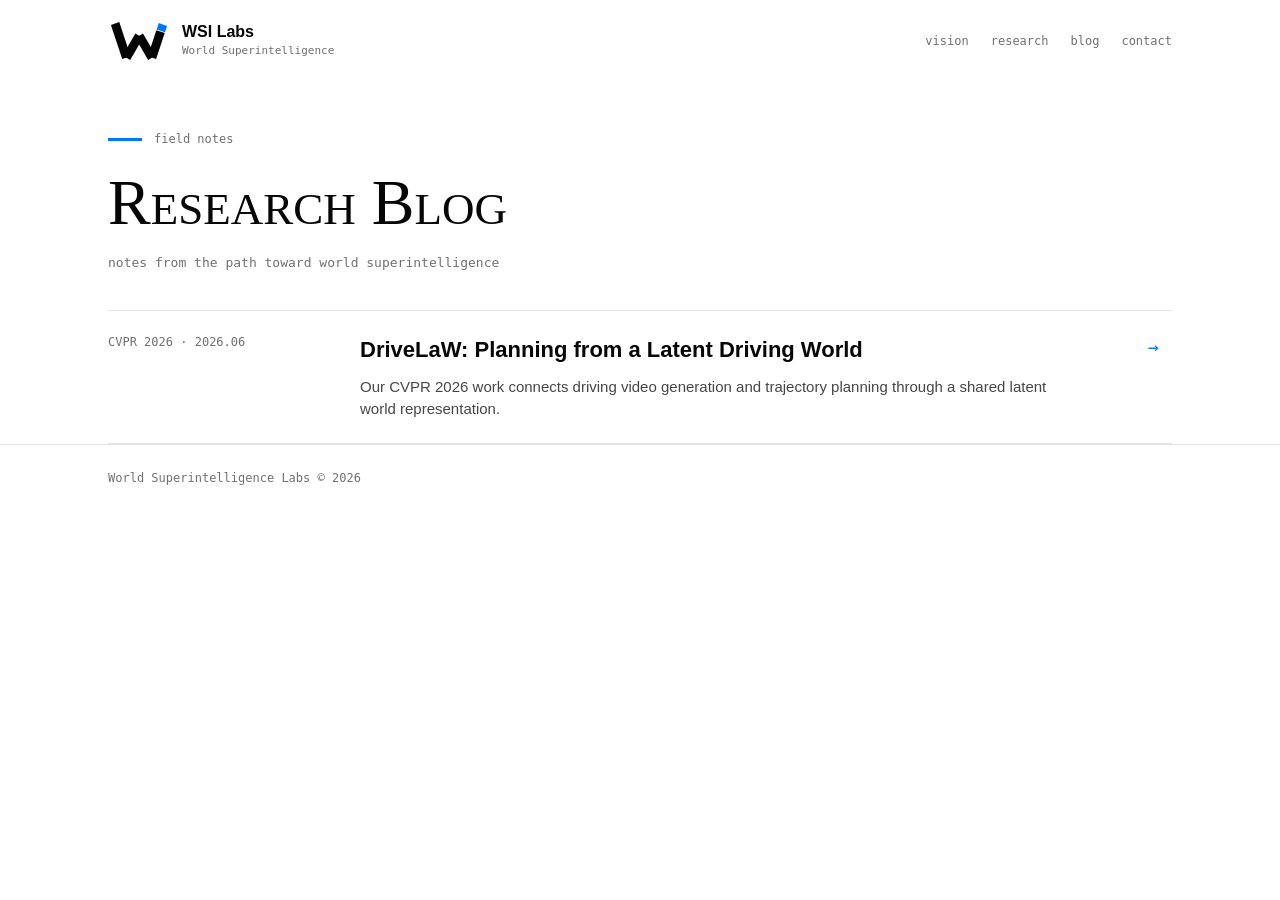
==== blog/index.html @ cc80fe43 "Update logo, layout and styles" ====
<!doctype html>
<html lang="en">
  <head>
    <meta charset="utf-8">
    <meta name="viewport" content="width=device-width, initial-scale=1">
    <meta name="description" content="Research notes and updates from WSI Labs.">
    <title>Research Blog | WSI Labs</title>
    <link rel="icon" href="../assets/wsi-mark.svg" type="image/svg+xml">
    <link rel="stylesheet" href="../styles.css">
  </head>
  <body>
    <header class="site-header">
      <div class="site-shell">
        <a class="brand" href="../" aria-label="WSI Labs home">
          <img class="brand-mark" src="../assets/wsi-mark.svg" alt="" width="62" height="44">
          <span class="brand-copy">
            <span class="brand-name">WSI Labs</span>
            <span class="brand-subtitle">World Superintelligence</span>
          </span>
        </a>
        <nav class="nav" aria-label="Primary navigation">
          <a href="../#vision">vision</a>
          <a href="../#research">research</a>
          <a href="./">blog</a>
          <a href="../#contact">contact</a>
        </nav>
      </div>
    </header>

    <main class="site-shell page-main">
      <section class="page-hero">
        <p class="eyebrow">field notes</p>
        <h1 class="page-title">Research Blog</h1>
        <p class="slogan">notes from the path toward world superintelligence</p>
      </section>

      <div class="post-list">
        <a class="post-link" href="drivelaw-latent-driving-world.html">
          <span class="post-meta">CVPR 2026 · 2026.06</span>
          <div>
            <h3>DriveLaW: Planning from a Latent Driving World</h3>
            <p>Our CVPR 2026 work connects driving video generation and trajectory planning through a shared latent world representation.</p>
          </div>
          <span class="post-arrow" aria-hidden="true">→</span>
        </a>
      </div>
    </main>

    <footer class="site-footer">
      <div class="site-shell">World Superintelligence Labs © 2026</div>
    </footer>
  </body>
</html>
---- styles.css ----
:root {
  --paper: #ffffff;
  --ink: #060606;
  --muted: #707070;
  --line: #e4e4e4;
  --blue: #0077ff;
  --blue-soft: #edf5ff;
  --max: 1120px;
  --serif: Georgia, "Times New Roman", Times, serif;
  --sans: Inter, ui-sans-serif, -apple-system, BlinkMacSystemFont, "Segoe UI", Roboto, Arial, sans-serif;
  --mono: ui-monospace, SFMono-Regular, Menlo, Monaco, Consolas, monospace;
}

* {
  box-sizing: border-box;
}

html {
  scroll-behavior: smooth;
  -webkit-font-smoothing: antialiased;
  -moz-osx-font-smoothing: grayscale;
}

body {
  margin: 0;
  background: var(--paper);
  color: var(--ink);
  font-family: var(--sans);
  font-size: 16px;
  line-height: 1.55;
}

::selection {
  background: #d8eaff;
}

a {
  color: inherit;
  text-decoration: none;
}

a:hover {
  color: var(--blue);
}

.site-shell {
  max-width: var(--max);
  margin: 0 auto;
  padding: 0 28px;
}

.site-header .site-shell {
  display: flex;
  align-items: center;
  justify-content: space-between;
  gap: 24px;
  min-height: 82px;
}

.brand {
  display: flex;
  align-items: center;
  gap: 12px;
}

.brand:hover {
  color: var(--ink);
}

.brand-mark {
  width: 62px;
  height: 44px;
  flex: 0 0 auto;
  object-fit: contain;
}

.brand-copy {
  display: flex;
  flex-direction: column;
}

.brand-name {
  font-size: 16px;
  font-weight: 780;
  line-height: 1.05;
  letter-spacing: 0;
}

.brand-subtitle {
  margin-top: 3px;
  color: var(--muted);
  font-family: var(--mono);
  font-size: 11px;
  line-height: 1.25;
  letter-spacing: 0;
}

.nav {
  display: flex;
  align-items: center;
  gap: 22px;
  color: var(--muted);
  font-family: var(--mono);
  font-size: 12px;
}

.hero {
  padding-top: 56px;
  padding-bottom: 50px;
}

.eyebrow,
.post-meta,
.research-kicker,
.info-value,
.slogan,
.paper-links,
.post-note,
.back-link {
  font-family: var(--mono);
}

.eyebrow {
  display: inline-flex;
  align-items: center;
  gap: 12px;
  margin: 0 0 20px;
  color: var(--muted);
  font-size: 12px;
}

.eyebrow::before {
  content: "";
  width: 34px;
  height: 3px;
  background: var(--blue);
}

.hero h1,
.page-title {
  margin: 0;
  font-family: var(--serif);
  font-size: clamp(46px, 6.6vw, 86px);
  font-weight: 400;
  line-height: 1.06;
  font-variant: small-caps;
  letter-spacing: 0;
}

.slogan {
  display: inline-block;
  margin: 22px 0 0;
  padding-left: 0;
  border-left: 0;
  color: var(--muted);
  font-size: 20px;
  line-height: 1.6;
}

.quick-info {
  display: grid;
  grid-template-columns: repeat(3, 1fr);
  gap: 36px;
  padding: 22px 0;
  border-top: 1px solid var(--line);
  border-bottom: 1px solid var(--line);
}

.info-label {
  margin: 0 0 8px;
  color: var(--ink);
  font-size: 13px;
  font-weight: 760;
}

.info-value {
  margin: 0;
  color: var(--muted);
  font-size: 12px;
  line-height: 1.55;
}

.manifesto {
  display: grid;
  grid-template-columns: 210px 1fr;
  gap: 42px;
  padding-top: 34px;
  padding-bottom: 30px;
  border-bottom: 1px solid var(--line);
}

.manifesto h2,
.section h2 {
  margin: 0;
  font-size: 13px;
  font-weight: 780;
}

.manifesto h2::after,
.section h2::after {
  content: "";
  display: block;
  width: 22px;
  height: 3px;
  margin-top: 12px;
  background: var(--blue);
}

.manifesto p {
  max-width: 760px;
  margin: 0;
  color: var(--ink);
  font-size: clamp(20px, 2.2vw, 28px);
  font-weight: 620;
  line-height: 1.35;
}

.copy {
  display: grid;
  grid-template-columns: 210px 1fr;
  gap: 42px;
  padding-top: 34px;
  padding-bottom: 28px;
}

.copy::before {
  content: "thesis";
  color: var(--muted);
  font-family: var(--mono);
  font-size: 12px;
}

.copy-text {
  max-width: 760px;
}

.copy-text p,
.post-body p {
  margin: 0 0 16px;
  color: #282828;
  font-size: 16px;
  line-height: 1.62;
}

.copy-text .lead {
  color: var(--ink);
  font-size: 18px;
  font-weight: 720;
}

.section {
  padding-top: 42px;
}

.section-header {
  display: grid;
  grid-template-columns: 210px 1fr;
  gap: 42px;
  align-items: start;
  padding-top: 24px;
  padding-bottom: 20px;
  border-top: 1px solid var(--line);
}

.section-intro {
  max-width: 760px;
  margin: 0;
  color: #282828;
  font-size: 18px;
  line-height: 1.5;
}

.research-list {
  border-top: 1px solid var(--line);
}

.research-item {
  display: grid;
  grid-template-columns: 210px 1fr;
  gap: 42px;
  padding: 22px 0;
  border-bottom: 1px solid var(--line);
}

.research-kicker {
  color: var(--blue);
  font-size: 12px;
}

.research-item h3 {
  margin: 0 0 8px;
  font-size: 22px;
  font-weight: 760;
}

.research-item p {
  max-width: 700px;
  margin: 0;
  color: #464646;
  font-size: 15px;
  line-height: 1.55;
}

.post-list {
  border-top: 1px solid var(--line);
}

.post-link {
  display: grid;
  grid-template-columns: 210px 1fr 24px;
  gap: 42px;
  align-items: start;
  padding: 22px 0;
  border-bottom: 1px solid var(--line);
}

.post-link:hover {
  color: var(--ink);
}

.post-link:hover h3 {
  color: var(--blue);
}

.post-meta {
  color: var(--muted);
  font-size: 12px;
  line-height: 1.5;
}

.post-link h3 {
  margin: 0 0 8px;
  font-size: 22px;
  font-weight: 760;
}

.post-link p {
  max-width: 720px;
  margin: 0;
  color: #464646;
  font-size: 15px;
  line-height: 1.5;
}

.post-arrow {
  color: var(--blue);
  font-family: var(--mono);
  font-size: 18px;
}

.closing {
  display: grid;
  grid-template-columns: 210px 1fr;
  gap: 42px;
  padding-top: 36px;
  padding-bottom: 46px;
}

.closing::before {
  content: "contact";
  color: var(--muted);
  font-family: var(--mono);
  font-size: 12px;
}

.closing p {
  max-width: 740px;
  margin: 0 0 16px;
  color: #282828;
  font-size: 16px;
  line-height: 1.6;
}

.link-row {
  display: flex;
  flex-wrap: wrap;
  gap: 12px;
  color: var(--muted);
  font-family: var(--mono);
  font-size: 12px;
}

.site-footer {
  border-top: 1px solid var(--line);
  padding: 24px 0 36px;
  color: var(--muted);
  font-family: var(--mono);
  font-size: 12px;
}

.page-main {
  padding-top: 42px;
}

.page-hero {
  padding-bottom: 36px;
}

.page-hero .page-title {
  font-size: clamp(38px, 5vw, 64px);
}

.page-hero .slogan {
  margin-top: 16px;
  font-size: 13px;
}

.post-note {
  margin: 0 0 22px;
  color: var(--muted);
  font-size: 12px;
  line-height: 1.55;
}

.back-link {
  color: var(--muted);
  font-size: 12px;
}

.post-body {
  max-width: 900px;
  padding-bottom: 40px;
}

.post-body h2 {
  margin: 34px 0 12px;
  color: var(--ink);
  font-size: 24px;
  font-weight: 780;
  line-height: 1.2;
}

.post-figure {
  margin: 0 0 24px;
}

.post-figure img {
  display: block;
  width: 100%;
  height: auto;
  border: 1px solid var(--line);
}

.post-figure figcaption {
  margin-top: 8px;
  color: var(--muted);
  font-family: var(--mono);
  font-size: 12px;
  line-height: 1.45;
}

.paper-links {
  display: flex;
  flex-wrap: wrap;
  gap: 12px;
  margin: 24px 0 0;
  color: var(--muted);
  font-size: 12px;
}

@media (max-width: 820px) {
  .site-header .site-shell {
    min-height: 72px;
  }

  .nav {
    display: none;
  }

  .hero {
    padding-top: 42px;
  }

  .quick-info,
  .manifesto,
  .copy,
  .section-header,
  .research-item,
  .post-link,
  .closing {
    grid-template-columns: 1fr;
    gap: 16px;
  }

  .copy::before,
  .closing::before {
    display: none;
  }
}

@media (max-width: 560px) {
  .site-shell {
    padding: 0 20px;
  }

  .brand-mark {
    width: 52px;
    height: 37px;
  }

  .brand-subtitle {
    display: none;
  }

  .hero h1,
  .page-title {
    font-size: 38px;
  }

  .manifesto p {
    font-size: 20px;
  }
}
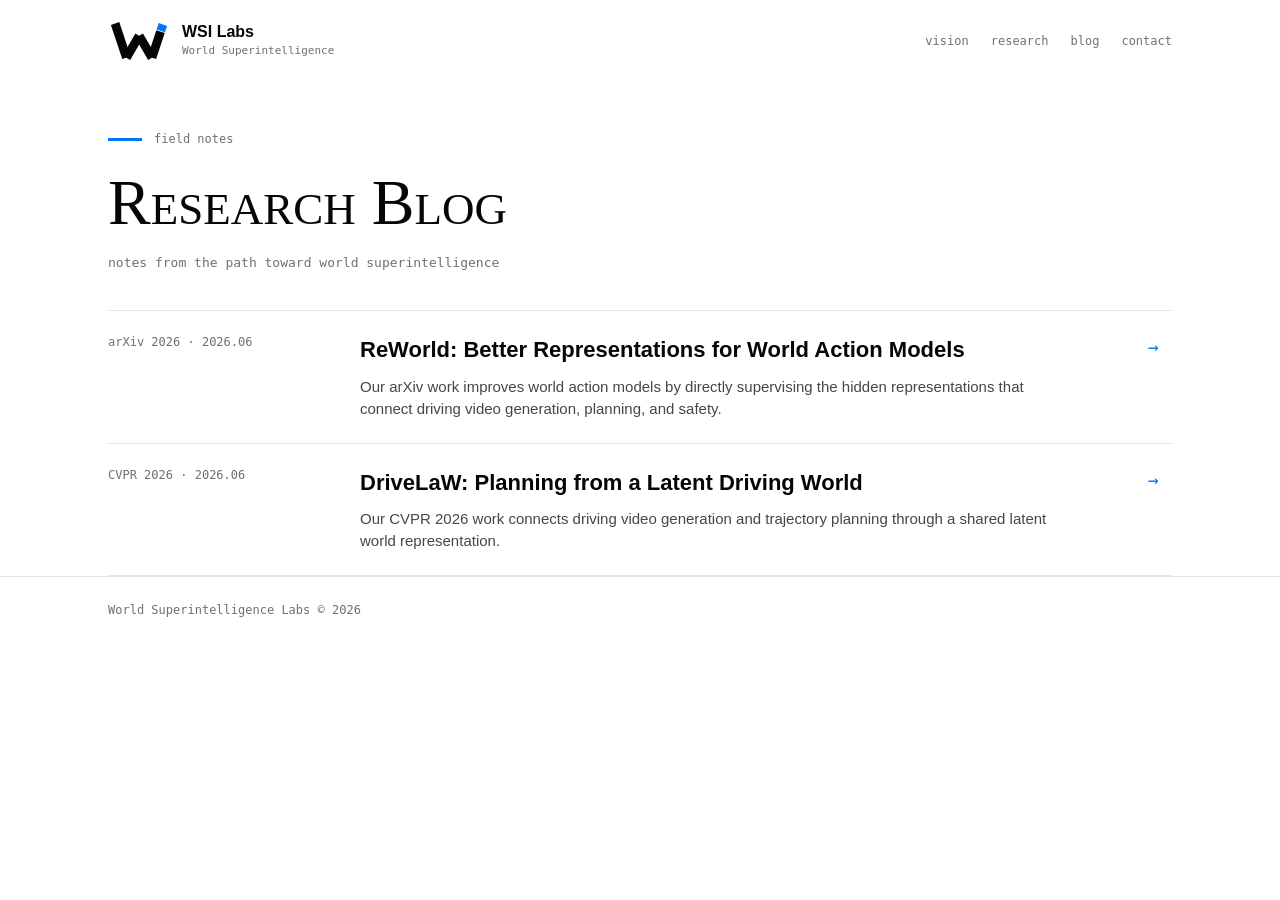
==== commit 4a5d5909: "Update site content and assets" ====
--- a/blog/index.html
+++ b/blog/index.html
@@ -3,10 +3,43 @@
   <head>
     <meta charset="utf-8">
     <meta name="viewport" content="width=device-width, initial-scale=1">
-    <meta name="description" content="Research notes and updates from WSI Labs.">
+    <meta name="description" content="Research notes and updates from WSI Labs, World Superintelligence Labs, on world models, physical AI, embodied planning, and intelligent driving.">
+    <link rel="canonical" href="https://wsilabs.xyz/blog/">
+    <meta property="og:type" content="website">
+    <meta property="og:site_name" content="WSI Labs">
+    <meta property="og:title" content="Research Blog | WSI Labs">
+    <meta property="og:description" content="Research notes from World Superintelligence Labs on world models, physical AI, embodied planning, and intelligent driving.">
+    <meta property="og:url" content="https://wsilabs.xyz/blog/">
+    <meta property="og:image" content="https://wsilabs.xyz/assets/wsi-mark.svg">
+    <meta name="twitter:card" content="summary">
+    <meta name="twitter:title" content="Research Blog | WSI Labs">
+    <meta name="twitter:description" content="Research notes from World Superintelligence Labs on world models and physical AI.">
     <title>Research Blog | WSI Labs</title>
     <link rel="icon" href="../assets/wsi-mark.svg" type="image/svg+xml">
     <link rel="stylesheet" href="../styles.css">
+    <script type="application/ld+json">
+      {
+        "@context": "https://schema.org",
+        "@type": "CollectionPage",
+        "@id": "https://wsilabs.xyz/blog/#webpage",
+        "name": "Research Blog | WSI Labs",
+        "url": "https://wsilabs.xyz/blog/",
+        "description": "Research notes from World Superintelligence Labs on world models, physical AI, embodied planning, and intelligent driving.",
+        "isPartOf": {
+          "@id": "https://wsilabs.xyz/#website"
+        },
+        "publisher": {
+          "@type": "Organization",
+          "name": "World Superintelligence Labs",
+          "alternateName": "WSI Labs",
+          "url": "https://wsilabs.xyz/",
+          "logo": {
+            "@type": "ImageObject",
+            "url": "https://wsilabs.xyz/assets/wsi-mark.svg"
+          }
+        }
+      }
+    </script>
   </head>
   <body>
     <header class="site-header">
@@ -35,6 +68,14 @@
       </section>
 
       <div class="post-list">
+        <a class="post-link" href="reworld-world-action-models.html">
+          <span class="post-meta">arXiv 2026 · 2026.06</span>
+          <div>
+            <h3>ReWorld: Better Representations for World Action Models</h3>
+            <p>Our arXiv work improves world action models by directly supervising the hidden representations that connect driving video generation, planning, and safety.</p>
+          </div>
+          <span class="post-arrow" aria-hidden="true">→</span>
+        </a>
         <a class="post-link" href="drivelaw-latent-driving-world.html">
           <span class="post-meta">CVPR 2026 · 2026.06</span>
           <div>
--- a/styles.css
+++ b/styles.css
@@ -157,6 +157,14 @@
   line-height: 1.6;
 }
 
+.seo-summary {
+  max-width: 680px;
+  margin: 18px 0 0;
+  color: var(--muted);
+  font-size: 15px;
+  line-height: 1.55;
+}
+
 .quick-info {
   display: grid;
   grid-template-columns: repeat(3, 1fr);
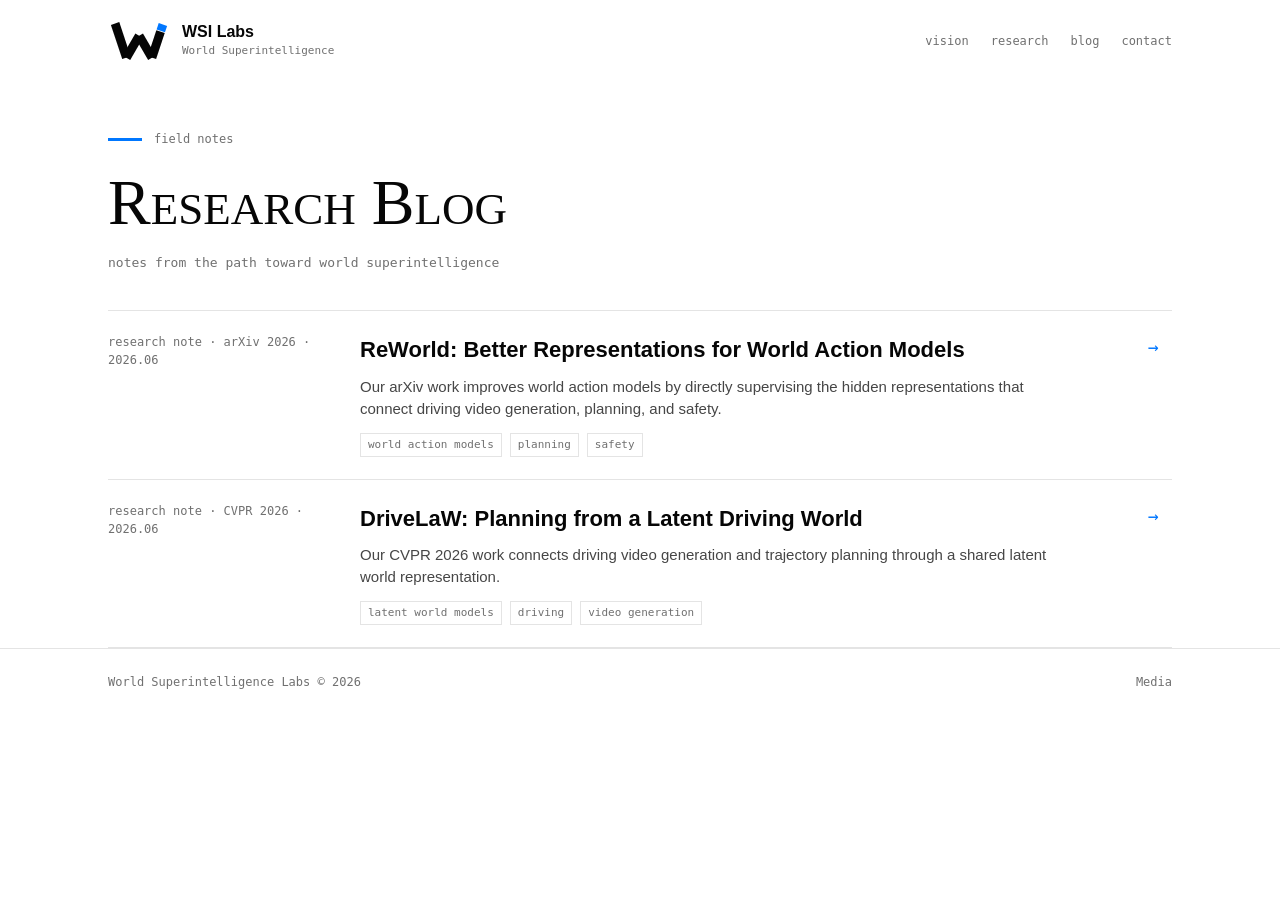
==== commit 17c3e37c: "Refine WSI homepage and media assets" ====
--- a/blog/index.html
+++ b/blog/index.html
@@ -10,10 +10,13 @@
     <meta property="og:title" content="Research Blog | WSI Labs">
     <meta property="og:description" content="Research notes from World Superintelligence Labs on world models, physical AI, embodied planning, and intelligent driving.">
     <meta property="og:url" content="https://wsilabs.xyz/blog/">
-    <meta property="og:image" content="https://wsilabs.xyz/assets/wsi-mark.svg">
-    <meta name="twitter:card" content="summary">
+    <meta property="og:image" content="https://wsilabs.xyz/assets/wsi-og-image.png">
+    <meta property="og:image:width" content="1200">
+    <meta property="og:image:height" content="630">
+    <meta name="twitter:card" content="summary_large_image">
     <meta name="twitter:title" content="Research Blog | WSI Labs">
     <meta name="twitter:description" content="Research notes from World Superintelligence Labs on world models and physical AI.">
+    <meta name="twitter:image" content="https://wsilabs.xyz/assets/wsi-og-image.png">
     <title>Research Blog | WSI Labs</title>
     <link rel="icon" href="../assets/wsi-mark.svg" type="image/svg+xml">
     <link rel="stylesheet" href="../styles.css">
@@ -69,18 +72,28 @@
 
       <div class="post-list">
         <a class="post-link" href="reworld-world-action-models.html">
-          <span class="post-meta">arXiv 2026 · 2026.06</span>
+          <span class="post-meta">research note · arXiv 2026 · 2026.06</span>
           <div>
             <h3>ReWorld: Better Representations for World Action Models</h3>
             <p>Our arXiv work improves world action models by directly supervising the hidden representations that connect driving video generation, planning, and safety.</p>
+            <div class="post-tags" aria-label="Topics">
+              <span>world action models</span>
+              <span>planning</span>
+              <span>safety</span>
+            </div>
           </div>
           <span class="post-arrow" aria-hidden="true">→</span>
         </a>
         <a class="post-link" href="drivelaw-latent-driving-world.html">
-          <span class="post-meta">CVPR 2026 · 2026.06</span>
+          <span class="post-meta">research note · CVPR 2026 · 2026.06</span>
           <div>
             <h3>DriveLaW: Planning from a Latent Driving World</h3>
             <p>Our CVPR 2026 work connects driving video generation and trajectory planning through a shared latent world representation.</p>
+            <div class="post-tags" aria-label="Topics">
+              <span>latent world models</span>
+              <span>driving</span>
+              <span>video generation</span>
+            </div>
           </div>
           <span class="post-arrow" aria-hidden="true">→</span>
         </a>
@@ -88,7 +101,10 @@
     </main>
 
     <footer class="site-footer">
-      <div class="site-shell">World Superintelligence Labs © 2026</div>
+      <div class="site-shell footer-row">
+        <span>World Superintelligence Labs © 2026</span>
+        <a href="../media.html">Media</a>
+      </div>
     </footer>
   </body>
 </html>
--- a/styles.css
+++ b/styles.css
@@ -113,10 +113,11 @@
 .post-meta,
 .research-kicker,
 .info-value,
-.slogan,
-.paper-links,
-.post-note,
-.back-link {
+  .slogan,
+  .paper-links,
+  .post-note,
+  .back-link,
+  .asset-meta {
   font-family: var(--mono);
 }
 
@@ -350,6 +351,25 @@
   line-height: 1.5;
 }
 
+.post-tags {
+  display: flex;
+  flex-wrap: wrap;
+  gap: 8px;
+  margin-top: 12px;
+}
+
+.post-tags span {
+  display: inline-flex;
+  align-items: center;
+  min-height: 24px;
+  padding: 3px 7px;
+  border: 1px solid var(--line);
+  color: var(--muted);
+  font-family: var(--mono);
+  font-size: 11px;
+  line-height: 1.2;
+}
+
 .post-arrow {
   color: var(--blue);
   font-family: var(--mono);
@@ -396,6 +416,13 @@
   font-size: 12px;
 }
 
+.footer-row {
+  display: flex;
+  align-items: center;
+  justify-content: space-between;
+  gap: 20px;
+}
+
 .page-main {
   padding-top: 42px;
 }
@@ -464,6 +491,46 @@
   margin: 24px 0 0;
   color: var(--muted);
   font-size: 12px;
+}
+
+.asset-list {
+  border-top: 1px solid var(--line);
+  margin-bottom: 46px;
+}
+
+.asset-item {
+  display: grid;
+  grid-template-columns: 210px 1fr;
+  gap: 42px;
+  padding: 22px 0;
+  border-bottom: 1px solid var(--line);
+}
+
+.asset-item:hover {
+  color: var(--ink);
+}
+
+.asset-meta {
+  color: var(--blue);
+  font-size: 12px;
+  line-height: 1.5;
+}
+
+.asset-name {
+  display: block;
+  margin-bottom: 6px;
+  color: var(--ink);
+  font-size: 22px;
+  font-weight: 760;
+  line-height: 1.2;
+}
+
+.asset-note {
+  display: block;
+  max-width: 700px;
+  color: #464646;
+  font-size: 15px;
+  line-height: 1.55;
 }
 
 @media (max-width: 820px) {
@@ -485,6 +552,7 @@
   .section-header,
   .research-item,
   .post-link,
+  .asset-item,
   .closing {
     grid-template-columns: 1fr;
     gap: 16px;
@@ -518,4 +586,9 @@
   .manifesto p {
     font-size: 20px;
   }
-}
+
+  .footer-row {
+    align-items: flex-start;
+    flex-direction: column;
+  }
+}
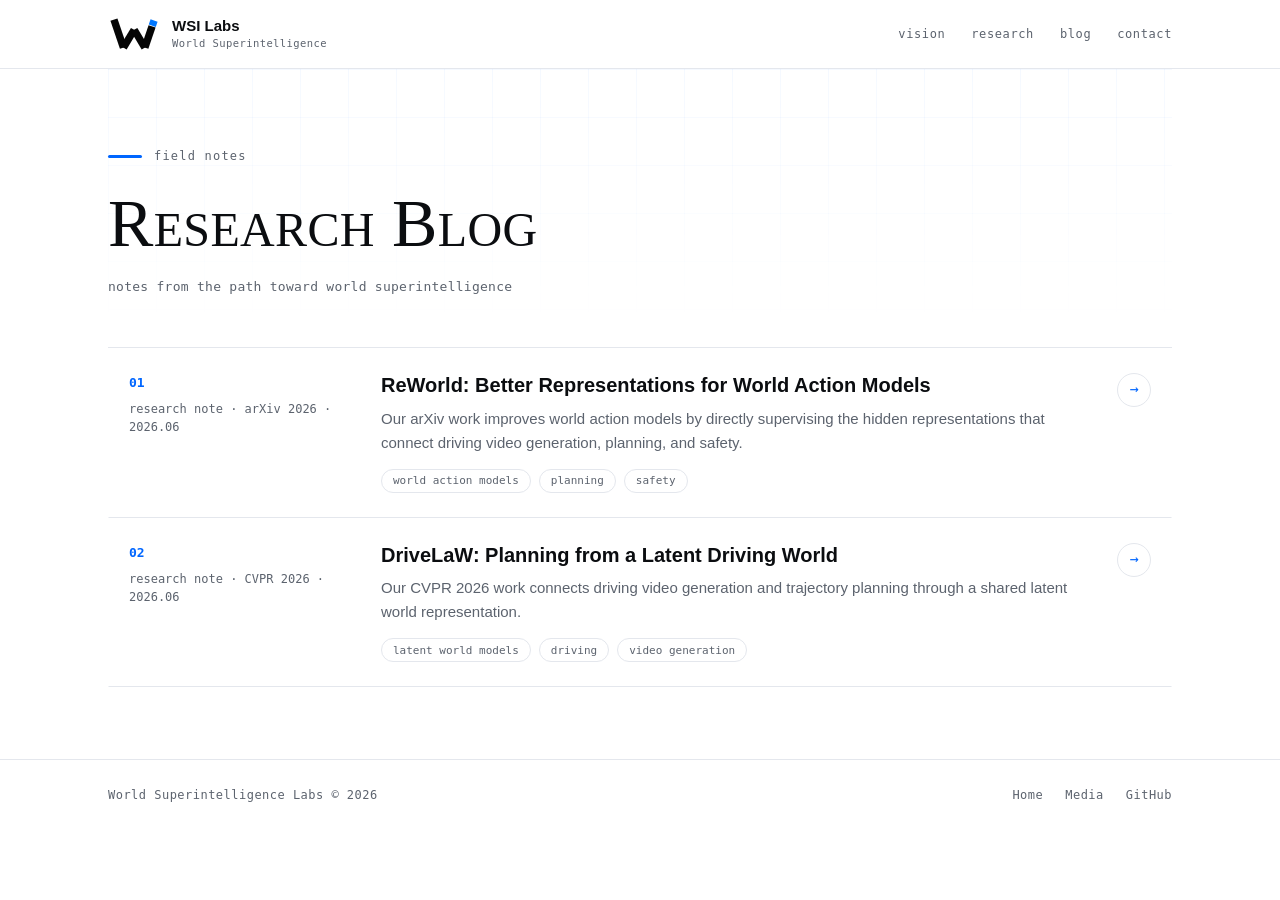
==== commit 5ee425a9: "Refine site UI: restrained light design system, mobile nav, reorganized homepage flow" ====
--- a/blog/index.html
+++ b/blog/index.html
@@ -3,6 +3,7 @@
   <head>
     <meta charset="utf-8">
     <meta name="viewport" content="width=device-width, initial-scale=1">
+    <meta name="theme-color" content="#ffffff">
     <meta name="description" content="Research notes and updates from WSI Labs, World Superintelligence Labs, on world models, physical AI, embodied planning, and intelligent driving.">
     <link rel="canonical" href="https://wsilabs.xyz/blog/">
     <meta property="og:type" content="website">
@@ -54,6 +55,7 @@
             <span class="brand-subtitle">World Superintelligence</span>
           </span>
         </a>
+        <input type="checkbox" class="nav-toggle" aria-label="Toggle navigation menu">
         <nav class="nav" aria-label="Primary navigation">
           <a href="../#vision">vision</a>
           <a href="../#research">research</a>
@@ -103,7 +105,11 @@
     <footer class="site-footer">
       <div class="site-shell footer-row">
         <span>World Superintelligence Labs © 2026</span>
-        <a href="../media.html">Media</a>
+        <nav class="footer-nav" aria-label="Footer navigation">
+          <a href="../">Home</a>
+          <a href="../media.html">Media</a>
+          <a href="https://github.com/wsilabsxyz/wsilabsxyz">GitHub</a>
+        </nav>
       </div>
     </footer>
   </body>
--- a/styles.css
+++ b/styles.css
@@ -1,11 +1,24 @@
+/* WSI Labs — design system
+   Light editorial style: paper background, serif display, mono labels, blue accent.
+   Design intent: premium, elegant, restrained — quiet surfaces, hairline structure,
+   one accent color, motion kept below notice. */
+
 :root {
   --paper: #ffffff;
-  --ink: #060606;
-  --muted: #707070;
-  --line: #e4e4e4;
-  --blue: #0077ff;
-  --blue-soft: #edf5ff;
+  --paper-soft: #f6f8fb;
+  --ink: #0b0d10;
+  --ink-soft: #2c3138;
+  --muted: #5c636e;
+  --line: #e4e7ed;
+  --line-strong: #d6dae2;
+  --blue: #0066ff;
+  --blue-ink: #0052d6;
+  --blue-soft: #eef4ff;
+  --blue-line: #cfe2ff;
+  --radius: 12px;
+  --shadow: 0 1px 2px rgba(11, 13, 16, 0.05), 0 10px 30px rgba(11, 13, 16, 0.06);
   --max: 1120px;
+  --header-h: 68px;
   --serif: Georgia, "Times New Roman", Times, serif;
   --sans: Inter, ui-sans-serif, -apple-system, BlinkMacSystemFont, "Segoe UI", Roboto, Arial, sans-serif;
   --mono: ui-monospace, SFMono-Regular, Menlo, Monaco, Consolas, monospace;
@@ -16,13 +29,17 @@
 }
 
 html {
+  overflow-x: clip;
   scroll-behavior: smooth;
+  scroll-padding-top: calc(var(--header-h) + 20px);
   -webkit-font-smoothing: antialiased;
   -moz-osx-font-smoothing: grayscale;
+  font-feature-settings: "kern" 1, "liga" 1;
 }
 
 body {
   margin: 0;
+  overflow-x: clip;
   background: var(--paper);
   color: var(--ink);
   font-family: var(--sans);
@@ -31,7 +48,7 @@
 }
 
 ::selection {
-  background: #d8eaff;
+  background: #d3e5ff;
 }
 
 a {
@@ -40,13 +57,38 @@
 }
 
 a:hover {
-  color: var(--blue);
+  color: var(--blue-ink);
+}
+
+a:focus-visible,
+.btn:focus-visible,
+.nav-toggle:focus-visible {
+  outline: 2px solid var(--blue);
+  outline-offset: 3px;
+  border-radius: 4px;
+}
+
+img {
+  max-width: 100%;
+  height: auto;
 }
 
 .site-shell {
   max-width: var(--max);
   margin: 0 auto;
   padding: 0 28px;
+}
+
+/* ---------- header ---------- */
+
+.site-header {
+  position: sticky;
+  top: 0;
+  z-index: 60;
+  background: rgba(255, 255, 255, 0.82);
+  -webkit-backdrop-filter: saturate(180%) blur(14px);
+  backdrop-filter: saturate(180%) blur(14px);
+  border-bottom: 1px solid var(--line);
 }
 
 .site-header .site-shell {
@@ -54,22 +96,27 @@
   align-items: center;
   justify-content: space-between;
   gap: 24px;
-  min-height: 82px;
+  min-height: var(--header-h);
 }
 
 .brand {
   display: flex;
   align-items: center;
   gap: 12px;
+  min-width: 0;
 }
 
 .brand:hover {
   color: var(--ink);
 }
 
+.brand:hover .brand-name {
+  color: var(--blue-ink);
+}
+
 .brand-mark {
-  width: 62px;
-  height: 44px;
+  width: 52px;
+  height: 37px;
   flex: 0 0 auto;
   object-fit: contain;
 }
@@ -80,44 +127,107 @@
 }
 
 .brand-name {
-  font-size: 16px;
-  font-weight: 780;
+  font-size: 15px;
+  font-weight: 760;
   line-height: 1.05;
-  letter-spacing: 0;
+  transition: color 160ms ease;
 }
 
 .brand-subtitle {
   margin-top: 3px;
   color: var(--muted);
   font-family: var(--mono);
-  font-size: 11px;
+  font-size: 10.5px;
   line-height: 1.25;
-  letter-spacing: 0;
+  letter-spacing: 0.04em;
 }
 
 .nav {
   display: flex;
   align-items: center;
-  gap: 22px;
+  gap: 26px;
   color: var(--muted);
   font-family: var(--mono);
   font-size: 12px;
-}
-
-.hero {
-  padding-top: 56px;
-  padding-bottom: 50px;
-}
+  letter-spacing: 0.05em;
+}
+
+.nav a {
+  position: relative;
+  padding: 8px 0;
+  transition: color 160ms ease;
+}
+
+.nav a::after {
+  content: "";
+  position: absolute;
+  left: 0;
+  right: 100%;
+  bottom: 2px;
+  height: 2px;
+  border-radius: 2px;
+  background: var(--blue);
+  transition: right 180ms ease;
+}
+
+.nav a:hover {
+  color: var(--ink);
+}
+
+.nav a:hover::after {
+  right: 0;
+}
+
+/* mobile menu: CSS-only checkbox pattern, no JS.
+   The checkbox itself is the hamburger button (native focus + keyboard support). */
+
+.nav-toggle {
+  display: none;
+  position: relative;
+  width: 42px;
+  height: 42px;
+  margin: 0;
+  padding: 0;
+  flex: 0 0 auto;
+  -webkit-appearance: none;
+  appearance: none;
+  cursor: pointer;
+  border: 1px solid var(--line);
+  border-radius: 10px;
+  background: var(--paper);
+}
+
+.nav-toggle::before,
+.nav-toggle::after {
+  content: "";
+  position: absolute;
+  left: 11px;
+  right: 11px;
+  height: 2px;
+  border-radius: 2px;
+  background: var(--ink);
+  transition: transform 200ms ease, top 200ms ease;
+}
+
+.nav-toggle::before {
+  top: 15px;
+}
+
+.nav-toggle::after {
+  top: 24px;
+}
+
+/* ---------- shared mono labels ---------- */
 
 .eyebrow,
 .post-meta,
 .research-kicker,
-.info-value,
-  .slogan,
-  .paper-links,
-  .post-note,
-  .back-link,
-  .asset-meta {
+.slogan,
+.paper-links,
+.post-note,
+.back-link,
+.asset-meta,
+.btn {
   font-family: var(--mono);
 }
 
@@ -125,84 +235,118 @@
   display: inline-flex;
   align-items: center;
   gap: 12px;
-  margin: 0 0 20px;
+  margin: 0 0 22px;
   color: var(--muted);
   font-size: 12px;
+  letter-spacing: 0.1em;
 }
 
 .eyebrow::before {
   content: "";
   width: 34px;
   height: 3px;
+  border-radius: 2px;
   background: var(--blue);
+}
+
+/* ---------- hero ---------- */
+
+.hero {
+  position: relative;
+  padding-top: 96px;
+  padding-bottom: 72px;
+}
+
+/* faint blueprint grid dissolving into the content below */
+.hero::before {
+  content: "";
+  position: absolute;
+  inset: 0;
+  pointer-events: none;
+  background-image:
+    linear-gradient(to right, rgba(0, 102, 255, 0.04) 1px, transparent 1px),
+    linear-gradient(to bottom, rgba(0, 102, 255, 0.04) 1px, transparent 1px);
+  background-size: 48px 48px;
+  -webkit-mask-image: linear-gradient(to bottom, black 0%, transparent 78%);
+  mask-image: linear-gradient(to bottom, black 0%, transparent 78%);
+}
+
+.hero::after {
+  content: "";
+  position: absolute;
+  top: -140px;
+  right: 0;
+  width: min(520px, 100%);
+  height: 400px;
+  pointer-events: none;
+  background: radial-gradient(closest-side, rgba(0, 102, 255, 0.06), transparent);
+}
+
+.hero-copy {
+  position: relative;
+  max-width: 980px;
+}
+
+.hero-copy::after {
+  content: "";
+  display: block;
+  width: min(500px, 100%);
+  height: 1px;
+  margin-top: 38px;
+  background: linear-gradient(90deg, var(--ink) 0 42px, var(--blue) 42px 88px, var(--line) 88px 100%);
 }
 
 .hero h1,
 .page-title {
   margin: 0;
   font-family: var(--serif);
-  font-size: clamp(46px, 6.6vw, 86px);
+  font-size: clamp(44px, 6.4vw, 84px);
   font-weight: 400;
-  line-height: 1.06;
+  line-height: 1.05;
   font-variant: small-caps;
-  letter-spacing: 0;
+  letter-spacing: 0.005em;
+  overflow-wrap: break-word;
+  text-wrap: balance;
 }
 
 .slogan {
   display: inline-block;
   margin: 22px 0 0;
-  padding-left: 0;
-  border-left: 0;
-  color: var(--muted);
-  font-size: 20px;
+  color: var(--muted);
+  font-size: 15px;
   line-height: 1.6;
+  letter-spacing: 0.02em;
 }
 
 .seo-summary {
-  max-width: 680px;
-  margin: 18px 0 0;
-  color: var(--muted);
-  font-size: 15px;
-  line-height: 1.55;
-}
-
-.quick-info {
-  display: grid;
-  grid-template-columns: repeat(3, 1fr);
-  gap: 36px;
-  padding: 22px 0;
-  border-top: 1px solid var(--line);
-  border-bottom: 1px solid var(--line);
-}
-
-.info-label {
-  margin: 0 0 8px;
-  color: var(--ink);
-  font-size: 13px;
-  font-weight: 760;
-}
-
-.info-value {
-  margin: 0;
-  color: var(--muted);
-  font-size: 12px;
-  line-height: 1.55;
-}
+  max-width: 700px;
+  margin: 20px 0 0;
+  color: var(--ink-soft);
+  font-size: 18px;
+  line-height: 1.6;
+  text-wrap: pretty;
+}
+
+/* ---------- manifesto / section headers ---------- */
 
 .manifesto {
   display: grid;
   grid-template-columns: 210px 1fr;
   gap: 42px;
-  padding-top: 34px;
-  padding-bottom: 30px;
-  border-bottom: 1px solid var(--line);
+  padding-top: 64px;
+  padding-bottom: 64px;
+  border-bottom: 1px solid var(--line-strong);
 }
 
 .manifesto h2,
 .section h2 {
   margin: 0;
-  font-size: 13px;
-  font-weight: 780;
+  color: var(--muted);
+  font-family: var(--mono);
+  font-size: 12px;
+  font-weight: 700;
+  letter-spacing: 0.12em;
+  text-transform: uppercase;
 }
 
 .manifesto h2::after,
@@ -210,55 +354,24 @@
   content: "";
   display: block;
   width: 22px;
-  height: 3px;
+  height: 2px;
   margin-top: 12px;
+  border-radius: 2px;
   background: var(--blue);
 }
 
 .manifesto p {
-  max-width: 760px;
+  max-width: 800px;
   margin: 0;
   color: var(--ink);
-  font-size: clamp(20px, 2.2vw, 28px);
-  font-weight: 620;
-  line-height: 1.35;
-}
-
-.copy {
-  display: grid;
-  grid-template-columns: 210px 1fr;
-  gap: 42px;
-  padding-top: 34px;
-  padding-bottom: 28px;
-}
-
-.copy::before {
-  content: "thesis";
-  color: var(--muted);
-  font-family: var(--mono);
-  font-size: 12px;
-}
-
-.copy-text {
-  max-width: 760px;
-}
-
-.copy-text p,
-.post-body p {
-  margin: 0 0 16px;
-  color: #282828;
-  font-size: 16px;
-  line-height: 1.62;
-}
-
-.copy-text .lead {
-  color: var(--ink);
-  font-size: 18px;
-  font-weight: 720;
+  font-family: var(--serif);
+  font-size: clamp(24px, 2.4vw, 32px);
+  line-height: 1.38;
+  text-wrap: balance;
 }
 
 .section {
-  padding-top: 42px;
+  padding-top: 64px;
 }
 
 .section-header {
@@ -266,104 +379,174 @@
   grid-template-columns: 210px 1fr;
   gap: 42px;
   align-items: start;
-  padding-top: 24px;
-  padding-bottom: 20px;
-  border-top: 1px solid var(--line);
+  padding-top: 26px;
+  padding-bottom: 26px;
+  border-top: 1px solid var(--line-strong);
 }
 
 .section-intro {
-  max-width: 760px;
+  max-width: 780px;
   margin: 0;
-  color: #282828;
-  font-size: 18px;
-  line-height: 1.5;
-}
-
-.research-list {
-  border-top: 1px solid var(--line);
-}
-
-.research-item {
+  color: var(--ink-soft);
+  font-size: 17px;
+  line-height: 1.55;
+}
+
+/* ---------- thesis copy ---------- */
+
+.copy {
   display: grid;
   grid-template-columns: 210px 1fr;
   gap: 42px;
-  padding: 22px 0;
-  border-bottom: 1px solid var(--line);
-}
-
-.research-kicker {
-  color: var(--blue);
+  padding-top: 64px;
+  padding-bottom: 60px;
+}
+
+.copy::before {
+  content: "thesis";
+  color: var(--muted);
+  font-family: var(--mono);
   font-size: 12px;
-}
-
-.research-item h3 {
-  margin: 0 0 8px;
-  font-size: 22px;
-  font-weight: 760;
-}
-
-.research-item p {
-  max-width: 700px;
-  margin: 0;
-  color: #464646;
-  font-size: 15px;
-  line-height: 1.55;
-}
-
-.post-list {
+  letter-spacing: 0.12em;
+  text-transform: uppercase;
+}
+
+.copy-text {
+  max-width: 780px;
+  border-left: 2px solid var(--blue-line);
+  padding-left: 30px;
+}
+
+.copy-text p,
+.post-body p {
+  margin: 0 0 16px;
+  color: var(--ink-soft);
+  font-size: 16px;
+  line-height: 1.68;
+}
+
+.copy-text .lead {
+  color: var(--ink);
+  font-size: 19px;
+  font-weight: 650;
+  line-height: 1.5;
+}
+
+/* ---------- row lists: posts, research, assets ---------- */
+
+.research-list,
+.post-list,
+.asset-list {
   border-top: 1px solid var(--line);
-}
-
-.post-link {
+  counter-reset: rows;
+}
+
+.asset-list {
+  margin-bottom: 64px;
+}
+
+.research-item,
+.post-link,
+.asset-item {
+  position: relative;
   display: grid;
-  grid-template-columns: 210px 1fr 24px;
+  grid-template-columns: 210px 1fr;
   gap: 42px;
   align-items: start;
-  padding: 22px 0;
-  border-bottom: 1px solid var(--line);
-}
-
-.post-link:hover {
+  padding: 24px 20px;
+  border: 1px solid transparent;
+  border-bottom-color: var(--line);
+  counter-increment: rows;
+  transition: background 180ms ease, border-color 180ms ease;
+}
+
+.post-link,
+.asset-item {
+  grid-template-columns: 210px 1fr 40px;
+}
+
+.research-item:hover,
+.post-link:hover,
+.asset-item:hover {
+  z-index: 1;
+  border-color: var(--blue-line);
+  border-radius: var(--radius);
+  background: linear-gradient(90deg, var(--blue-soft) 0%, #ffffff 65%);
   color: var(--ink);
 }
 
-.post-link:hover h3 {
-  color: var(--blue);
-}
-
-.post-meta {
+.research-kicker,
+.post-meta,
+.asset-meta {
+  display: flex;
+  flex-direction: column;
+  gap: 8px;
+  min-width: 0;
   color: var(--muted);
   font-size: 12px;
   line-height: 1.5;
-}
-
+  overflow-wrap: break-word;
+}
+
+.research-kicker {
+  display: inline-flex;
+  align-items: baseline;
+  gap: 10px;
+}
+
+.research-kicker::before,
+.post-meta::before,
+.asset-meta::before {
+  content: counter(rows, decimal-leading-zero);
+  color: var(--blue);
+  font-size: 13px;
+  font-weight: 780;
+  font-variant-numeric: tabular-nums;
+}
+
+.asset-meta {
+  color: var(--blue-ink);
+}
+
+.research-item h3,
 .post-link h3 {
   margin: 0 0 8px;
-  font-size: 22px;
-  font-weight: 760;
-}
-
-.post-link p {
+  font-size: 20px;
+  font-weight: 720;
+  line-height: 1.28;
+  overflow-wrap: break-word;
+  transition: color 160ms ease;
+}
+
+.post-link:hover h3 {
+  color: var(--blue-ink);
+}
+
+.research-item p,
+.post-link p,
+.asset-note {
   max-width: 720px;
   margin: 0;
-  color: #464646;
+  color: var(--muted);
   font-size: 15px;
-  line-height: 1.5;
+  line-height: 1.6;
 }
 
 .post-tags {
   display: flex;
   flex-wrap: wrap;
   gap: 8px;
-  margin-top: 12px;
+  margin-top: 14px;
 }
 
 .post-tags span {
   display: inline-flex;
   align-items: center;
   min-height: 24px;
-  padding: 3px 7px;
+  padding: 3px 11px;
   border: 1px solid var(--line);
+  border-radius: 999px;
+  background: var(--paper);
   color: var(--muted);
   font-family: var(--mono);
   font-size: 11px;
@@ -371,17 +554,108 @@
 }
 
 .post-arrow {
+  justify-self: end;
+  display: inline-flex;
+  align-items: center;
+  justify-content: center;
+  width: 34px;
+  height: 34px;
+  border: 1px solid var(--line);
+  border-radius: 50%;
   color: var(--blue);
   font-family: var(--mono);
-  font-size: 18px;
-}
+  font-size: 15px;
+  transition: background 180ms ease, border-color 180ms ease, color 180ms ease;
+}
+
+.post-link:hover .post-arrow {
+  border-color: var(--blue);
+  background: var(--blue);
+  color: #ffffff;
+}
+
+.asset-item::after {
+  content: "↓";
+  justify-self: end;
+  display: inline-flex;
+  align-items: center;
+  justify-content: center;
+  width: 34px;
+  height: 34px;
+  border: 1px solid var(--line);
+  border-radius: 50%;
+  color: var(--blue);
+  font-family: var(--mono);
+  font-size: 15px;
+  transition: background 180ms ease, border-color 180ms ease, color 180ms ease;
+}
+
+.asset-item:hover::after {
+  border-color: var(--blue);
+  background: var(--blue);
+  color: #ffffff;
+}
+
+.asset-name {
+  display: block;
+  margin-bottom: 6px;
+  color: var(--ink);
+  font-size: 21px;
+  font-weight: 720;
+  line-height: 1.25;
+}
+
+.asset-note {
+  display: block;
+}
+
+/* ---------- buttons ---------- */
+
+.btn {
+  display: inline-flex;
+  align-items: center;
+  gap: 8px;
+  min-height: 40px;
+  padding: 8px 18px;
+  border: 1px solid var(--line-strong);
+  border-radius: 999px;
+  background: var(--paper);
+  color: var(--ink);
+  font-size: 12.5px;
+  letter-spacing: 0.03em;
+  transition: background 160ms ease, border-color 160ms ease, color 160ms ease;
+}
+
+.btn:hover {
+  border-color: var(--blue);
+  color: var(--blue-ink);
+}
+
+.btn-primary {
+  border-color: var(--blue);
+  background: var(--blue);
+  color: #ffffff;
+  font-weight: 700;
+}
+
+.btn-primary:hover {
+  background: var(--blue-ink);
+  border-color: var(--blue-ink);
+  color: #ffffff;
+}
+
+/* ---------- contact / closing ---------- */
 
 .closing {
   display: grid;
   grid-template-columns: 210px 1fr;
   gap: 42px;
-  padding-top: 36px;
-  padding-bottom: 46px;
+  margin-top: 72px;
+  margin-bottom: 80px;
+  padding: 42px 44px;
+  border: 1px solid var(--blue-line);
+  border-radius: 16px;
+  background: linear-gradient(180deg, var(--blue-soft) 0%, #ffffff 82%);
 }
 
 .closing::before {
@@ -389,13 +663,15 @@
   color: var(--muted);
   font-family: var(--mono);
   font-size: 12px;
+  letter-spacing: 0.12em;
+  text-transform: uppercase;
 }
 
 .closing p {
-  max-width: 740px;
-  margin: 0 0 16px;
-  color: #282828;
-  font-size: 16px;
+  max-width: 720px;
+  margin: 0 0 20px;
+  color: var(--ink-soft);
+  font-size: 17px;
   line-height: 1.6;
 }
 
@@ -403,17 +679,18 @@
   display: flex;
   flex-wrap: wrap;
   gap: 12px;
+  margin-bottom: 0;
+}
+
+/* ---------- footer ---------- */
+
+.site-footer {
+  border-top: 1px solid var(--line);
+  padding: 26px 0 40px;
   color: var(--muted);
   font-family: var(--mono);
   font-size: 12px;
-}
-
-.site-footer {
-  border-top: 1px solid var(--line);
-  padding: 24px 0 36px;
-  color: var(--muted);
-  font-family: var(--mono);
-  font-size: 12px;
+  letter-spacing: 0.04em;
 }
 
 .footer-row {
@@ -423,25 +700,61 @@
   gap: 20px;
 }
 
+.footer-nav {
+  display: flex;
+  align-items: center;
+  gap: 22px;
+}
+
+.footer-nav a {
+  color: var(--muted);
+  transition: color 160ms ease;
+}
+
+.footer-nav a:hover {
+  color: var(--blue-ink);
+}
+
+/* ---------- inner pages ---------- */
+
 .page-main {
-  padding-top: 42px;
+  padding-top: 72px;
+  padding-bottom: 72px;
 }
 
 .page-hero {
-  padding-bottom: 36px;
+  position: relative;
+  padding-bottom: 48px;
+}
+
+.page-hero::before {
+  content: "";
+  position: absolute;
+  inset: -72px 0 0;
+  pointer-events: none;
+  background-image:
+    linear-gradient(to right, rgba(0, 102, 255, 0.04) 1px, transparent 1px),
+    linear-gradient(to bottom, rgba(0, 102, 255, 0.04) 1px, transparent 1px);
+  background-size: 48px 48px;
+  -webkit-mask-image: linear-gradient(to bottom, black 0%, transparent 92%);
+  mask-image: linear-gradient(to bottom, black 0%, transparent 92%);
+}
+
+.page-hero > * {
+  position: relative;
 }
 
 .page-hero .page-title {
-  font-size: clamp(38px, 5vw, 64px);
+  font-size: clamp(40px, 5.4vw, 68px);
 }
 
 .page-hero .slogan {
-  margin-top: 16px;
+  margin-top: 18px;
   font-size: 13px;
 }
 
 .post-note {
-  margin: 0 0 22px;
+  margin: 0 0 26px;
   color: var(--muted);
   font-size: 12px;
   line-height: 1.55;
@@ -450,23 +763,36 @@
 .back-link {
   color: var(--muted);
   font-size: 12px;
+  transition: color 160ms ease;
+}
+
+.back-link::before {
+  content: "← ";
+  color: var(--blue);
+}
+
+.back-link:hover {
+  color: var(--blue-ink);
 }
 
 .post-body {
-  max-width: 900px;
-  padding-bottom: 40px;
+  max-width: 860px;
 }
 
 .post-body h2 {
-  margin: 34px 0 12px;
+  margin: 40px 0 14px;
   color: var(--ink);
   font-size: 24px;
-  font-weight: 780;
-  line-height: 1.2;
+  font-weight: 740;
+  line-height: 1.25;
+}
+
+.post-body em {
+  font-family: var(--serif);
 }
 
 .post-figure {
-  margin: 0 0 24px;
+  margin: 8px 0 32px;
 }
 
 .post-figure img {
@@ -474,79 +800,161 @@
   width: 100%;
   height: auto;
   border: 1px solid var(--line);
+  border-radius: var(--radius);
+  box-shadow: var(--shadow);
 }
 
 .post-figure figcaption {
-  margin-top: 8px;
+  margin-top: 10px;
   color: var(--muted);
   font-family: var(--mono);
   font-size: 12px;
-  line-height: 1.45;
+  line-height: 1.5;
 }
 
 .paper-links {
   display: flex;
   flex-wrap: wrap;
   gap: 12px;
-  margin: 24px 0 0;
-  color: var(--muted);
+  margin: 32px 0 0;
   font-size: 12px;
 }
 
-.asset-list {
-  border-top: 1px solid var(--line);
-  margin-bottom: 46px;
-}
-
-.asset-item {
-  display: grid;
-  grid-template-columns: 210px 1fr;
-  gap: 42px;
-  padding: 22px 0;
-  border-bottom: 1px solid var(--line);
-}
-
-.asset-item:hover {
-  color: var(--ink);
-}
-
-.asset-meta {
-  color: var(--blue);
-  font-size: 12px;
-  line-height: 1.5;
-}
-
-.asset-name {
-  display: block;
-  margin-bottom: 6px;
-  color: var(--ink);
-  font-size: 22px;
-  font-weight: 760;
-  line-height: 1.2;
-}
-
-.asset-note {
-  display: block;
-  max-width: 700px;
-  color: #464646;
-  font-size: 15px;
-  line-height: 1.55;
-}
+/* ---------- entrance & scroll motion ---------- */
+
+@media (prefers-reduced-motion: no-preference) {
+  .hero-copy > * {
+    animation: rise 640ms cubic-bezier(0.2, 0.6, 0.2, 1) both;
+  }
+
+  .hero-copy > *:nth-child(2) {
+    animation-delay: 80ms;
+  }
+
+  .hero-copy > *:nth-child(3) {
+    animation-delay: 160ms;
+  }
+
+  @keyframes rise {
+    from {
+      opacity: 0;
+      transform: translateY(10px);
+    }
+    to {
+      opacity: 1;
+      transform: none;
+    }
+  }
+
+  @supports (animation-timeline: view()) {
+    .manifesto,
+    .copy-text,
+    .section-header,
+    .research-item,
+    .post-link,
+    .asset-item,
+    .closing {
+      animation: section-fade linear both;
+      animation-timeline: view();
+      animation-range: entry 0% entry 45%;
+    }
+
+    @keyframes section-fade {
+      from {
+        opacity: 0;
+        transform: translateY(10px);
+      }
+      to {
+        opacity: 1;
+        transform: none;
+      }
+    }
+  }
+}
+
+@media (prefers-reduced-motion: reduce) {
+  html {
+    scroll-behavior: auto;
+  }
+
+  *,
+  *::before,
+  *::after {
+    transition-duration: 0.01ms !important;
+  }
+}
+
+/* ---------- responsive ---------- */
 
 @media (max-width: 820px) {
   .site-header .site-shell {
-    min-height: 72px;
+    min-height: 62px;
+  }
+
+  .nav-toggle {
+    display: block;
   }
 
   .nav {
+    position: absolute;
+    top: 100%;
+    left: 0;
+    right: 0;
+    flex-direction: column;
+    align-items: stretch;
+    gap: 0;
+    padding: 6px 20px 14px;
+    border-bottom: 1px solid var(--line);
+    background: rgba(255, 255, 255, 0.97);
+    -webkit-backdrop-filter: blur(14px);
+    backdrop-filter: blur(14px);
+    box-shadow: 0 18px 30px rgba(11, 13, 16, 0.08);
+    font-size: 13px;
+    visibility: hidden;
+    opacity: 0;
+    transform: translateY(-6px);
+    transition: opacity 180ms ease, transform 180ms ease, visibility 180ms ease;
+  }
+
+  .nav a {
+    padding: 12px 8px;
+    border-top: 1px solid var(--line);
+  }
+
+  .nav a:first-child {
+    border-top: 0;
+  }
+
+  .nav a::after {
     display: none;
   }
 
+  .nav-toggle:checked ~ .nav {
+    visibility: visible;
+    opacity: 1;
+    transform: none;
+  }
+
+  .nav-toggle:checked::before {
+    top: 19px;
+    transform: rotate(45deg);
+  }
+
+  .nav-toggle:checked::after {
+    top: 19px;
+    transform: rotate(-45deg);
+  }
+
   .hero {
-    padding-top: 42px;
-  }
-
-  .quick-info,
+    padding-top: 64px;
+    padding-bottom: 56px;
+  }
+
+  .copy-text {
+    border-left: 0;
+    padding-left: 0;
+  }
+
   .manifesto,
   .copy,
   .section-header,
@@ -555,13 +963,36 @@
   .asset-item,
   .closing {
     grid-template-columns: 1fr;
-    gap: 16px;
+    gap: 14px;
+  }
+
+  .post-link,
+  .asset-item {
+    grid-template-columns: 1fr 40px;
+  }
+
+  .post-link .post-meta,
+  .asset-item .asset-meta {
+    grid-column: 1 / -1;
+    flex-direction: row;
+    flex-wrap: wrap;
+    gap: 4px 10px;
+    align-items: baseline;
   }
 
   .copy::before,
   .closing::before {
     display: none;
   }
+
+  .manifesto {
+    padding-top: 48px;
+    padding-bottom: 48px;
+  }
+
+  .closing {
+    padding: 30px 24px;
+  }
 }
 
 @media (max-width: 560px) {
@@ -570,8 +1001,8 @@
   }
 
   .brand-mark {
-    width: 52px;
-    height: 37px;
+    width: 44px;
+    height: 31px;
   }
 
   .brand-subtitle {
@@ -580,11 +1011,28 @@
 
   .hero h1,
   .page-title {
-    font-size: 38px;
+    font-size: clamp(28px, 8.6vw, 40px);
+  }
+
+  .slogan {
+    font-size: 13.5px;
+  }
+
+  .seo-summary {
+    font-size: 16px;
   }
 
   .manifesto p {
-    font-size: 20px;
+    font-size: 21px;
+  }
+
+  .section-intro {
+    font-size: 15.5px;
+  }
+
+  .research-item h3,
+  .post-link h3 {
+    font-size: 18px;
   }
 
   .footer-row {
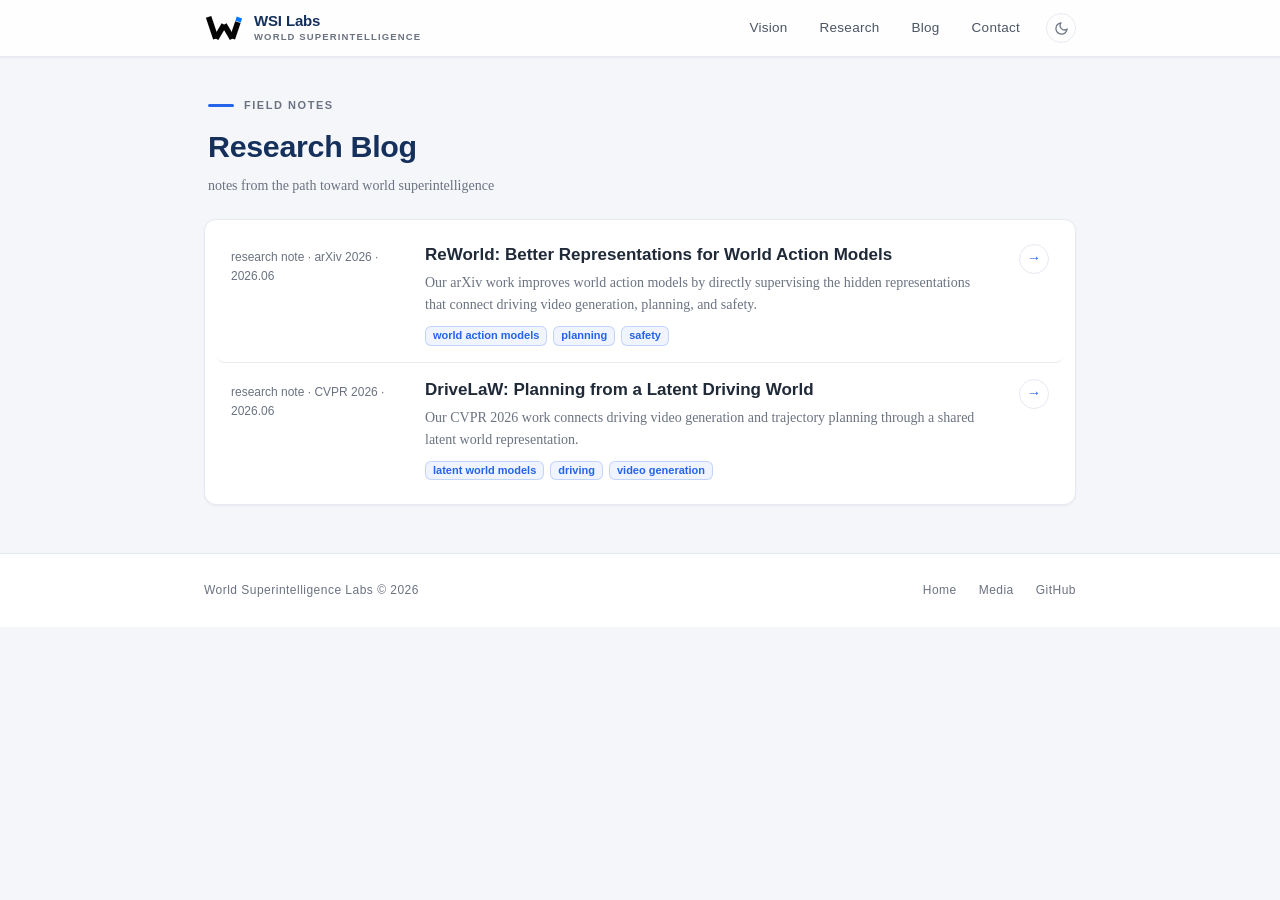
==== commit 9d44a3f6: "Redesign site in academic card style with theme toggle - Homepage: profile-style hero card (no avata" ====
--- a/blog/index.html
+++ b/blog/index.html
@@ -3,7 +3,8 @@
   <head>
     <meta charset="utf-8">
     <meta name="viewport" content="width=device-width, initial-scale=1">
-    <meta name="theme-color" content="#ffffff">
+    <meta name="theme-color" content="#ffffff" media="(prefers-color-scheme: light)">
+    <meta name="theme-color" content="#0c0e12" media="(prefers-color-scheme: dark)">
     <meta name="description" content="Research notes and updates from WSI Labs, World Superintelligence Labs, on world models, physical AI, embodied planning, and intelligent driving.">
     <link rel="canonical" href="https://wsilabs.xyz/blog/">
     <meta property="og:type" content="website">
@@ -20,6 +21,7 @@
     <meta name="twitter:image" content="https://wsilabs.xyz/assets/wsi-og-image.png">
     <title>Research Blog | WSI Labs</title>
     <link rel="icon" href="../assets/wsi-mark.svg" type="image/svg+xml">
+    <script src="../theme-init.js"></script>
     <link rel="stylesheet" href="../styles.css">
     <script type="application/ld+json">
       {
@@ -62,6 +64,10 @@
           <a href="./">blog</a>
           <a href="../#contact">contact</a>
         </nav>
+        <button class="theme-toggle" type="button" aria-label="Toggle dark mode" title="Toggle dark mode">
+          <svg class="icon-moon" viewBox="0 0 24 24"><path d="M21 12.79A9 9 0 1 1 11.21 3 7 7 0 0 0 21 12.79z"/></svg>
+          <svg class="icon-sun" viewBox="0 0 24 24"><circle cx="12" cy="12" r="5"/><line x1="12" y1="1" x2="12" y2="3"/><line x1="12" y1="21" x2="12" y2="23"/><line x1="4.22" y1="4.22" x2="5.64" y2="5.64"/><line x1="18.36" y1="18.36" x2="19.78" y2="19.78"/><line x1="1" y1="12" x2="3" y2="12"/><line x1="21" y1="12" x2="23" y2="12"/><line x1="4.22" y1="19.78" x2="5.64" y2="18.36"/><line x1="18.36" y1="5.64" x2="19.78" y2="4.22"/></svg>
+        </button>
       </div>
     </header>
 
@@ -112,5 +118,6 @@
         </nav>
       </div>
     </footer>
+    <script src="../script.js"></script>
   </body>
 </html>
--- a/styles.css
+++ b/styles.css
@@ -1,27 +1,29 @@
 /* WSI Labs — design system
-   Light editorial style: paper background, serif display, mono labels, blue accent.
-   Design intent: premium, elegant, restrained — quiet surfaces, hairline structure,
-   one accent color, motion kept below notice. */
+   Design language: modern academic homepage (card-based).
+   Serif body text on a quiet gray-blue field, white cards with hairline borders
+   and soft shadows, deep-navy headings with a blue accent, pill chips and buttons.
+   Dark mode: data-theme attribute on <html> (system default, toggle overrides),
+   driven by theme-init.js + script.js. */
 
 :root {
-  --paper: #ffffff;
-  --paper-soft: #f6f8fb;
-  --ink: #0b0d10;
-  --ink-soft: #2c3138;
-  --muted: #5c636e;
-  --line: #e4e7ed;
-  --line-strong: #d6dae2;
-  --blue: #0066ff;
-  --blue-ink: #0052d6;
-  --blue-soft: #eef4ff;
-  --blue-line: #cfe2ff;
+  --primary: #16305c;
+  --primary-light: #2c5282;
+  --accent: #2563eb;
+  --accent-soft: rgba(37, 99, 235, 0.07);
+  --text: #1f2937;
+  --text-light: #4b5563;
+  --muted: #6b7280;
+  --bg: #f4f6fa;
+  --card: #ffffff;
+  --border: #e5e9f0;
+  --shadow-sm: 0 1px 2px rgba(16, 24, 40, 0.05);
+  --shadow-md: 0 4px 12px rgba(16, 24, 40, 0.08);
+  --shadow-lg: 0 8px 24px rgba(16, 24, 40, 0.12);
   --radius: 12px;
-  --shadow: 0 1px 2px rgba(11, 13, 16, 0.05), 0 10px 30px rgba(11, 13, 16, 0.06);
-  --max: 1120px;
-  --header-h: 68px;
-  --serif: Georgia, "Times New Roman", Times, serif;
-  --sans: Inter, ui-sans-serif, -apple-system, BlinkMacSystemFont, "Segoe UI", Roboto, Arial, sans-serif;
-  --mono: ui-monospace, SFMono-Regular, Menlo, Monaco, Consolas, monospace;
+  --header-h: 56px;
+  --max: 920px;
+  --serif: Georgia, Cambria, "Times New Roman", "Songti SC", "STSong", serif;
+  --sans: -apple-system, BlinkMacSystemFont, "Segoe UI", Roboto, "Helvetica Neue", "PingFang SC", "Hiragino Sans GB", "Microsoft YaHei", sans-serif;
 }
 
 * {
@@ -31,40 +33,40 @@
 html {
   overflow-x: clip;
   scroll-behavior: smooth;
-  scroll-padding-top: calc(var(--header-h) + 20px);
+  scroll-padding-top: calc(var(--header-h) + 16px);
   -webkit-font-smoothing: antialiased;
   -moz-osx-font-smoothing: grayscale;
-  font-feature-settings: "kern" 1, "liga" 1;
 }
 
 body {
   margin: 0;
   overflow-x: clip;
-  background: var(--paper);
-  color: var(--ink);
-  font-family: var(--sans);
-  font-size: 16px;
-  line-height: 1.55;
+  background: var(--bg);
+  color: var(--text);
+  font-family: var(--serif);
+  font-size: 15px;
+  line-height: 1.75;
 }
 
 ::selection {
-  background: #d3e5ff;
+  background: rgba(37, 99, 235, 0.18);
 }
 
 a {
-  color: inherit;
+  color: var(--accent);
   text-decoration: none;
+  border-bottom: 1px solid transparent;
+  transition: color 0.2s, border-color 0.2s, background 0.2s;
 }
 
 a:hover {
-  color: var(--blue-ink);
-}
-
-a:focus-visible,
-.btn:focus-visible,
-.nav-toggle:focus-visible {
-  outline: 2px solid var(--blue);
-  outline-offset: 3px;
+  color: var(--primary);
+  border-bottom-color: var(--primary);
+}
+
+:focus-visible {
+  outline: 2px solid var(--accent);
+  outline-offset: 2px;
   border-radius: 4px;
 }
 
@@ -76,7 +78,7 @@
 .site-shell {
   max-width: var(--max);
   margin: 0 auto;
-  padding: 0 28px;
+  padding: 0 24px;
 }
 
 /* ---------- header ---------- */
@@ -84,39 +86,36 @@
 .site-header {
   position: sticky;
   top: 0;
-  z-index: 60;
-  background: rgba(255, 255, 255, 0.82);
-  -webkit-backdrop-filter: saturate(180%) blur(14px);
-  backdrop-filter: saturate(180%) blur(14px);
-  border-bottom: 1px solid var(--line);
+  z-index: 100;
+  background: rgba(255, 255, 255, 0.88);
+  -webkit-backdrop-filter: blur(10px) saturate(1.5);
+  backdrop-filter: blur(10px) saturate(1.5);
+  border-bottom: 1px solid var(--border);
+  box-shadow: var(--shadow-sm);
 }
 
 .site-header .site-shell {
   display: flex;
   align-items: center;
-  justify-content: space-between;
-  gap: 24px;
+  gap: 12px;
   min-height: var(--header-h);
 }
 
 .brand {
   display: flex;
   align-items: center;
-  gap: 12px;
+  gap: 10px;
   min-width: 0;
+  border-bottom: none;
 }
 
 .brand:hover {
-  color: var(--ink);
-}
-
-.brand:hover .brand-name {
-  color: var(--blue-ink);
+  border-bottom: none;
 }
 
 .brand-mark {
-  width: 52px;
-  height: 37px;
+  width: 40px;
+  height: 29px;
   flex: 0 0 auto;
   object-fit: contain;
 }
@@ -127,430 +126,508 @@
 }
 
 .brand-name {
+  color: var(--primary);
+  font-family: var(--sans);
   font-size: 15px;
-  font-weight: 760;
-  line-height: 1.05;
-  transition: color 160ms ease;
+  font-weight: 700;
+  line-height: 1.1;
+  letter-spacing: -0.01em;
 }
 
 .brand-subtitle {
-  margin-top: 3px;
-  color: var(--muted);
-  font-family: var(--mono);
-  font-size: 10.5px;
+  margin-top: 2px;
+  color: var(--muted);
+  font-family: var(--sans);
+  font-size: 9.5px;
+  font-weight: 600;
   line-height: 1.25;
-  letter-spacing: 0.04em;
+  letter-spacing: 0.12em;
+  text-transform: uppercase;
 }
 
 .nav {
   display: flex;
   align-items: center;
-  gap: 26px;
-  color: var(--muted);
-  font-family: var(--mono);
-  font-size: 12px;
-  letter-spacing: 0.05em;
+  gap: 4px;
+  margin-left: auto;
 }
 
 .nav a {
-  position: relative;
-  padding: 8px 0;
-  transition: color 160ms ease;
-}
-
-.nav a::after {
-  content: "";
-  position: absolute;
-  left: 0;
-  right: 100%;
-  bottom: 2px;
-  height: 2px;
-  border-radius: 2px;
-  background: var(--blue);
-  transition: right 180ms ease;
+  color: var(--text-light);
+  padding: 7px 14px;
+  border: none;
+  border-radius: 8px;
+  font-family: var(--sans);
+  font-size: 13.5px;
+  font-weight: 500;
+  letter-spacing: 0.02em;
+  text-transform: capitalize;
 }
 
 .nav a:hover {
-  color: var(--ink);
-}
-
-.nav a:hover::after {
-  right: 0;
-}
-
-/* mobile menu: CSS-only checkbox pattern, no JS.
+  color: var(--primary);
+  background: rgba(22, 48, 92, 0.07);
+  border-bottom: none;
+}
+
+/* mobile menu: CSS-only checkbox pattern, no JS required.
    The checkbox itself is the hamburger button (native focus + keyboard support). */
 
 .nav-toggle {
   display: none;
   position: relative;
-  width: 42px;
-  height: 42px;
-  margin: 0;
+  width: 38px;
+  height: 38px;
+  margin: 0 0 0 auto;
   padding: 0;
   flex: 0 0 auto;
   -webkit-appearance: none;
   appearance: none;
   cursor: pointer;
-  border: 1px solid var(--line);
-  border-radius: 10px;
-  background: var(--paper);
+  border: 1px solid var(--border);
+  border-radius: 999px;
+  background: var(--card);
 }
 
 .nav-toggle::before,
 .nav-toggle::after {
   content: "";
   position: absolute;
-  left: 11px;
-  right: 11px;
+  left: 10px;
+  right: 10px;
   height: 2px;
   border-radius: 2px;
-  background: var(--ink);
+  background: var(--text);
   transition: transform 200ms ease, top 200ms ease;
 }
 
 .nav-toggle::before {
-  top: 15px;
+  top: 13px;
 }
 
 .nav-toggle::after {
-  top: 24px;
-}
-
-/* ---------- shared mono labels ---------- */
-
-.eyebrow,
-.post-meta,
-.research-kicker,
-.slogan,
-.paper-links,
-.post-note,
-.back-link,
-.asset-meta,
+  top: 21px;
+}
+
+/* theme toggle (driven by script.js) */
+
+.theme-toggle {
+  display: inline-flex;
+  align-items: center;
+  justify-content: center;
+  width: 30px;
+  height: 30px;
+  padding: 0;
+  flex: 0 0 auto;
+  border: 1px solid var(--border);
+  border-radius: 999px;
+  background: transparent;
+  color: var(--muted);
+  cursor: pointer;
+  transition: color 0.2s, border-color 0.2s, background 0.2s;
+}
+
+.theme-toggle:hover {
+  color: var(--primary);
+  border-color: var(--primary);
+  background: var(--accent-soft);
+}
+
+.theme-toggle svg {
+  width: 15px;
+  height: 15px;
+  stroke: currentColor;
+  fill: none;
+  stroke-width: 2;
+  stroke-linecap: round;
+  stroke-linejoin: round;
+}
+
+.theme-toggle .icon-sun {
+  display: none;
+}
+
+:root[data-theme="dark"] .theme-toggle .icon-sun {
+  display: block;
+}
+
+:root[data-theme="dark"] .theme-toggle .icon-moon {
+  display: none;
+}
+
+/* ---------- layout ---------- */
+
+.page-main {
+  padding-top: 8px;
+  padding-bottom: 48px;
+}
+
+/* ---------- hero card (profile-style, single column) ---------- */
+
+.hero-card {
+  margin-top: 24px;
+  margin-bottom: 24px;
+  padding: 40px 36px 36px;
+  background: linear-gradient(135deg, #ffffff 0%, #edf3fc 100%);
+  border: 1px solid var(--border);
+  border-radius: 16px;
+  box-shadow: var(--shadow-md);
+}
+
+.hero-card h1 {
+  margin: 0 0 18px;
+  color: var(--primary);
+  font-family: var(--sans);
+  font-size: 2.2rem;
+  font-weight: 700;
+  letter-spacing: -0.01em;
+  line-height: 1.15;
+}
+
+.hero-lead {
+  max-width: 640px;
+  margin: 0 0 16px;
+  color: var(--text-light);
+  font-size: 15px;
+}
+
+.hero-note {
+  max-width: 680px;
+  margin: 0;
+  padding: 10px 14px;
+  background: var(--accent-soft);
+  border-left: 3px solid var(--accent);
+  border-radius: 0 8px 8px 0;
+  font-size: 14px;
+}
+
+/* ---------- content cards ---------- */
+
+.card {
+  margin-bottom: 24px;
+  padding: 24px 28px;
+  background: var(--card);
+  border: 1px solid var(--border);
+  border-radius: var(--radius);
+  box-shadow: var(--shadow-sm);
+}
+
+.card h2 {
+  position: relative;
+  margin: 0 0 16px;
+  padding: 0 0 10px 14px;
+  border-bottom: 1px solid var(--border);
+  color: var(--primary);
+  font-family: var(--sans);
+  font-size: 1.18rem;
+  font-weight: 600;
+}
+
+.card h2::before {
+  content: "";
+  position: absolute;
+  left: 0;
+  top: 5px;
+  bottom: 14px;
+  width: 4px;
+  border-radius: 2px;
+  background: linear-gradient(180deg, var(--accent), var(--primary));
+}
+
+.card p {
+  margin: 0 0 12px;
+}
+
+.card p:last-child {
+  margin-bottom: 0;
+}
+
+.card p.lead {
+  color: var(--text);
+  font-weight: 600;
+}
+
+.card-sub {
+  margin: -6px 0 14px;
+  color: var(--muted);
+  font-size: 13px;
+}
+
+/* dotted lists, academic style */
+.dot-list {
+  list-style: none;
+  margin: 0;
+  padding: 0;
+}
+
+.dot-list li {
+  position: relative;
+  margin-bottom: 6px;
+  padding: 5px 10px 5px 22px;
+  border-radius: 8px;
+  font-size: 14px;
+  line-height: 1.65;
+  transition: background 0.15s;
+}
+
+.dot-list li:hover {
+  background: var(--accent-soft);
+}
+
+.dot-list li::before {
+  content: "•";
+  position: absolute;
+  left: 8px;
+  color: var(--accent);
+  font-weight: 700;
+}
+
+.dot-list li strong {
+  color: var(--text);
+  font-weight: 600;
+}
+
+.dot-list li a strong {
+  color: var(--accent);
+  transition: color 0.2s;
+}
+
+.dot-list li a:hover strong {
+  color: var(--primary);
+}
+
+/* topic chips */
+.chip-row {
+  display: inline-flex;
+  flex-wrap: wrap;
+  gap: 4px;
+  margin-left: 4px;
+}
+
+.chip {
+  display: inline-block;
+  padding: 0 7px;
+  border: 1px solid rgba(37, 99, 235, 0.22);
+  border-radius: 6px;
+  background: var(--accent-soft);
+  color: var(--accent);
+  font-family: var(--sans);
+  font-size: 0.78em;
+  font-weight: 600;
+  line-height: 1.55;
+  white-space: nowrap;
+}
+
+/* ---------- buttons ---------- */
+
 .btn {
-  font-family: var(--mono);
+  display: inline-flex;
+  align-items: center;
+  gap: 8px;
+  min-height: 36px;
+  padding: 6px 16px;
+  border: 1px solid var(--border);
+  border-bottom: 1px solid var(--border);
+  border-radius: 999px;
+  background: var(--card);
+  color: var(--text-light);
+  font-family: var(--sans);
+  font-size: 12.5px;
+  font-weight: 600;
+  letter-spacing: 0.03em;
+}
+
+.btn:hover {
+  border-color: var(--accent);
+  color: var(--primary);
+  background: var(--accent-soft);
+}
+
+.btn-primary {
+  border-color: var(--accent);
+  background: var(--accent);
+  color: #ffffff;
+}
+
+.btn-primary:hover {
+  border-color: var(--primary);
+  background: var(--primary);
+  color: #ffffff;
+}
+
+.link-row {
+  display: flex;
+  flex-wrap: wrap;
+  gap: 10px;
+  margin: 16px 0 0;
+}
+
+/* ---------- inner pages: hero ---------- */
+
+.page-hero {
+  padding: 24px 4px 20px;
 }
 
 .eyebrow {
   display: inline-flex;
   align-items: center;
-  gap: 12px;
-  margin: 0 0 22px;
-  color: var(--muted);
-  font-size: 12px;
-  letter-spacing: 0.1em;
+  gap: 10px;
+  margin: 0 0 14px;
+  color: var(--muted);
+  font-family: var(--sans);
+  font-size: 11px;
+  font-weight: 700;
+  letter-spacing: 0.14em;
+  text-transform: uppercase;
 }
 
 .eyebrow::before {
   content: "";
-  width: 34px;
+  width: 26px;
   height: 3px;
   border-radius: 2px;
-  background: var(--blue);
-}
-
-/* ---------- hero ---------- */
-
-.hero {
-  position: relative;
-  padding-top: 96px;
-  padding-bottom: 72px;
-}
-
-/* faint blueprint grid dissolving into the content below */
-.hero::before {
-  content: "";
-  position: absolute;
-  inset: 0;
-  pointer-events: none;
-  background-image:
-    linear-gradient(to right, rgba(0, 102, 255, 0.04) 1px, transparent 1px),
-    linear-gradient(to bottom, rgba(0, 102, 255, 0.04) 1px, transparent 1px);
-  background-size: 48px 48px;
-  -webkit-mask-image: linear-gradient(to bottom, black 0%, transparent 78%);
-  mask-image: linear-gradient(to bottom, black 0%, transparent 78%);
-}
-
-.hero::after {
-  content: "";
-  position: absolute;
-  top: -140px;
-  right: 0;
-  width: min(520px, 100%);
-  height: 400px;
-  pointer-events: none;
-  background: radial-gradient(closest-side, rgba(0, 102, 255, 0.06), transparent);
-}
-
-.hero-copy {
-  position: relative;
-  max-width: 980px;
-}
-
-.hero-copy::after {
-  content: "";
-  display: block;
-  width: min(500px, 100%);
-  height: 1px;
-  margin-top: 38px;
-  background: linear-gradient(90deg, var(--ink) 0 42px, var(--blue) 42px 88px, var(--line) 88px 100%);
-}
-
-.hero h1,
+  background: var(--accent);
+}
+
 .page-title {
   margin: 0;
-  font-family: var(--serif);
-  font-size: clamp(44px, 6.4vw, 84px);
-  font-weight: 400;
-  line-height: 1.05;
-  font-variant: small-caps;
-  letter-spacing: 0.005em;
-  overflow-wrap: break-word;
-  text-wrap: balance;
+  color: var(--primary);
+  font-family: var(--sans);
+  font-size: 1.9rem;
+  font-weight: 700;
+  letter-spacing: -0.01em;
+  line-height: 1.15;
 }
 
 .slogan {
-  display: inline-block;
-  margin: 22px 0 0;
-  color: var(--muted);
-  font-size: 15px;
-  line-height: 1.6;
-  letter-spacing: 0.02em;
-}
-
-.seo-summary {
-  max-width: 700px;
-  margin: 20px 0 0;
-  color: var(--ink-soft);
-  font-size: 18px;
-  line-height: 1.6;
-  text-wrap: pretty;
-}
-
-/* ---------- manifesto / section headers ---------- */
-
-.manifesto {
-  display: grid;
-  grid-template-columns: 210px 1fr;
-  gap: 42px;
-  padding-top: 64px;
-  padding-bottom: 64px;
-  border-bottom: 1px solid var(--line-strong);
-}
-
-.manifesto h2,
-.section h2 {
-  margin: 0;
-  color: var(--muted);
-  font-family: var(--mono);
+  margin: 10px 0 0;
+  color: var(--muted);
+  font-size: 14px;
+}
+
+.post-note {
+  margin: 0 0 18px;
+  color: var(--muted);
+  font-family: var(--sans);
   font-size: 12px;
-  font-weight: 700;
-  letter-spacing: 0.12em;
-  text-transform: uppercase;
-}
-
-.manifesto h2::after,
-.section h2::after {
-  content: "";
-  display: block;
-  width: 22px;
-  height: 2px;
-  margin-top: 12px;
-  border-radius: 2px;
-  background: var(--blue);
-}
-
-.manifesto p {
-  max-width: 800px;
-  margin: 0;
-  color: var(--ink);
-  font-family: var(--serif);
-  font-size: clamp(24px, 2.4vw, 32px);
-  line-height: 1.38;
-  text-wrap: balance;
-}
-
-.section {
-  padding-top: 64px;
-}
-
-.section-header {
-  display: grid;
-  grid-template-columns: 210px 1fr;
-  gap: 42px;
-  align-items: start;
-  padding-top: 26px;
-  padding-bottom: 26px;
-  border-top: 1px solid var(--line-strong);
-}
-
-.section-intro {
-  max-width: 780px;
-  margin: 0;
-  color: var(--ink-soft);
-  font-size: 17px;
   line-height: 1.55;
 }
 
-/* ---------- thesis copy ---------- */
-
-.copy {
-  display: grid;
-  grid-template-columns: 210px 1fr;
-  gap: 42px;
-  padding-top: 64px;
-  padding-bottom: 60px;
-}
-
-.copy::before {
-  content: "thesis";
-  color: var(--muted);
-  font-family: var(--mono);
-  font-size: 12px;
-  letter-spacing: 0.12em;
-  text-transform: uppercase;
-}
-
-.copy-text {
-  max-width: 780px;
-  border-left: 2px solid var(--blue-line);
-  padding-left: 30px;
-}
-
-.copy-text p,
-.post-body p {
-  margin: 0 0 16px;
-  color: var(--ink-soft);
-  font-size: 16px;
-  line-height: 1.68;
-}
-
-.copy-text .lead {
-  color: var(--ink);
-  font-size: 19px;
-  font-weight: 650;
-  line-height: 1.5;
-}
-
-/* ---------- row lists: posts, research, assets ---------- */
-
-.research-list,
+.back-link {
+  color: var(--muted);
+  font-family: var(--sans);
+  font-size: 12.5px;
+  font-weight: 600;
+  border-bottom: none;
+}
+
+.back-link::before {
+  content: "← ";
+  color: var(--accent);
+}
+
+.back-link:hover {
+  color: var(--primary);
+  border-bottom: none;
+}
+
+/* ---------- inner pages: list cards (blog index, media) ---------- */
+
 .post-list,
 .asset-list {
-  border-top: 1px solid var(--line);
-  counter-reset: rows;
+  background: var(--card);
+  border: 1px solid var(--border);
+  border-radius: var(--radius);
+  box-shadow: var(--shadow-sm);
+  padding: 8px 12px;
 }
 
 .asset-list {
-  margin-bottom: 64px;
-}
-
-.research-item,
+  margin-bottom: 24px;
+}
+
 .post-link,
 .asset-item {
-  position: relative;
   display: grid;
-  grid-template-columns: 210px 1fr;
-  gap: 42px;
+  grid-template-columns: 170px 1fr 40px;
+  gap: 24px;
   align-items: start;
-  padding: 24px 20px;
-  border: 1px solid transparent;
-  border-bottom-color: var(--line);
-  counter-increment: rows;
-  transition: background 180ms ease, border-color 180ms ease;
-}
-
-.post-link,
-.asset-item {
-  grid-template-columns: 210px 1fr 40px;
-}
-
-.research-item:hover,
+  padding: 16px 14px;
+  border-bottom: 1px solid var(--border);
+  border-radius: 8px;
+  transition: background 0.15s;
+}
+
+.post-link:last-child,
+.asset-item:last-child {
+  border-bottom: none;
+}
+
 .post-link:hover,
 .asset-item:hover {
-  z-index: 1;
-  border-color: var(--blue-line);
-  border-radius: var(--radius);
-  background: linear-gradient(90deg, var(--blue-soft) 0%, #ffffff 65%);
-  color: var(--ink);
-}
-
-.research-kicker,
+  background: var(--accent-soft);
+  border-bottom-color: var(--border);
+}
+
+.post-link:hover {
+  color: var(--text);
+}
+
 .post-meta,
 .asset-meta {
-  display: flex;
-  flex-direction: column;
-  gap: 8px;
-  min-width: 0;
-  color: var(--muted);
+  padding-top: 4px;
+  color: var(--muted);
+  font-family: var(--sans);
   font-size: 12px;
-  line-height: 1.5;
-  overflow-wrap: break-word;
-}
-
-.research-kicker {
-  display: inline-flex;
-  align-items: baseline;
-  gap: 10px;
-}
-
-.research-kicker::before,
-.post-meta::before,
-.asset-meta::before {
-  content: counter(rows, decimal-leading-zero);
-  color: var(--blue);
-  font-size: 13px;
-  font-weight: 780;
-  font-variant-numeric: tabular-nums;
+  line-height: 1.6;
 }
 
 .asset-meta {
-  color: var(--blue-ink);
-}
-
-.research-item h3,
+  color: var(--accent);
+  font-weight: 600;
+}
+
 .post-link h3 {
-  margin: 0 0 8px;
-  font-size: 20px;
-  font-weight: 720;
-  line-height: 1.28;
-  overflow-wrap: break-word;
-  transition: color 160ms ease;
+  margin: 0 0 6px;
+  color: var(--text);
+  font-family: var(--sans);
+  font-size: 17px;
+  font-weight: 650;
+  line-height: 1.3;
+  transition: color 0.2s;
 }
 
 .post-link:hover h3 {
-  color: var(--blue-ink);
-}
-
-.research-item p,
+  color: var(--primary);
+}
+
 .post-link p,
 .asset-note {
-  max-width: 720px;
   margin: 0;
   color: var(--muted);
-  font-size: 15px;
+  font-size: 14px;
   line-height: 1.6;
 }
 
 .post-tags {
   display: flex;
   flex-wrap: wrap;
-  gap: 8px;
-  margin-top: 14px;
+  gap: 6px;
+  margin-top: 10px;
 }
 
 .post-tags span {
-  display: inline-flex;
-  align-items: center;
-  min-height: 24px;
-  padding: 3px 11px;
-  border: 1px solid var(--line);
-  border-radius: 999px;
-  background: var(--paper);
-  color: var(--muted);
-  font-family: var(--mono);
+  display: inline-block;
+  padding: 0 7px;
+  border: 1px solid rgba(37, 99, 235, 0.22);
+  border-radius: 6px;
+  background: var(--accent-soft);
+  color: var(--accent);
+  font-family: var(--sans);
   font-size: 11px;
-  line-height: 1.2;
+  font-weight: 600;
+  line-height: 1.55;
+  white-space: nowrap;
 }
 
 .post-arrow {
@@ -558,19 +635,18 @@
   display: inline-flex;
   align-items: center;
   justify-content: center;
-  width: 34px;
-  height: 34px;
-  border: 1px solid var(--line);
+  width: 30px;
+  height: 30px;
+  border: 1px solid var(--border);
   border-radius: 50%;
-  color: var(--blue);
-  font-family: var(--mono);
-  font-size: 15px;
-  transition: background 180ms ease, border-color 180ms ease, color 180ms ease;
+  color: var(--accent);
+  font-size: 14px;
+  transition: background 0.2s, border-color 0.2s, color 0.2s;
 }
 
 .post-link:hover .post-arrow {
-  border-color: var(--blue);
-  background: var(--blue);
+  border-color: var(--accent);
+  background: var(--accent);
   color: #ffffff;
 }
 
@@ -580,115 +656,154 @@
   display: inline-flex;
   align-items: center;
   justify-content: center;
-  width: 34px;
-  height: 34px;
-  border: 1px solid var(--line);
+  width: 30px;
+  height: 30px;
+  border: 1px solid var(--border);
   border-radius: 50%;
-  color: var(--blue);
-  font-family: var(--mono);
-  font-size: 15px;
-  transition: background 180ms ease, border-color 180ms ease, color 180ms ease;
+  color: var(--accent);
+  font-size: 14px;
+  transition: background 0.2s, border-color 0.2s, color 0.2s;
 }
 
 .asset-item:hover::after {
-  border-color: var(--blue);
-  background: var(--blue);
+  border-color: var(--accent);
+  background: var(--accent);
   color: #ffffff;
 }
 
 .asset-name {
   display: block;
-  margin-bottom: 6px;
-  color: var(--ink);
-  font-size: 21px;
-  font-weight: 720;
-  line-height: 1.25;
+  margin-bottom: 4px;
+  color: var(--text);
+  font-family: var(--sans);
+  font-size: 17px;
+  font-weight: 650;
+  line-height: 1.3;
 }
 
 .asset-note {
   display: block;
 }
 
-/* ---------- buttons ---------- */
-
-.btn {
-  display: inline-flex;
-  align-items: center;
-  gap: 8px;
-  min-height: 40px;
-  padding: 8px 18px;
-  border: 1px solid var(--line-strong);
-  border-radius: 999px;
-  background: var(--paper);
-  color: var(--ink);
-  font-size: 12.5px;
-  letter-spacing: 0.03em;
-  transition: background 160ms ease, border-color 160ms ease, color 160ms ease;
-}
-
-.btn:hover {
-  border-color: var(--blue);
-  color: var(--blue-ink);
-}
-
-.btn-primary {
-  border-color: var(--blue);
-  background: var(--blue);
-  color: #ffffff;
-  font-weight: 700;
-}
-
-.btn-primary:hover {
-  background: var(--blue-ink);
-  border-color: var(--blue-ink);
-  color: #ffffff;
-}
-
-/* ---------- contact / closing ---------- */
-
-.closing {
-  display: grid;
-  grid-template-columns: 210px 1fr;
-  gap: 42px;
-  margin-top: 72px;
-  margin-bottom: 80px;
-  padding: 42px 44px;
-  border: 1px solid var(--blue-line);
+/* media page section header, joined to the list card below it */
+.section {
+  margin-bottom: 0;
+}
+
+.section-header {
+  padding: 24px 28px;
+  background: var(--card);
+  border: 1px solid var(--border);
+  border-bottom: none;
+  border-radius: var(--radius) var(--radius) 0 0;
+  box-shadow: var(--shadow-sm);
+}
+
+.section-header h2 {
+  position: relative;
+  margin: 0 0 10px;
+  padding-left: 14px;
+  color: var(--primary);
+  font-family: var(--sans);
+  font-size: 1.18rem;
+  font-weight: 600;
+}
+
+.section-header h2::before {
+  content: "";
+  position: absolute;
+  left: 0;
+  top: 5px;
+  bottom: 5px;
+  width: 4px;
+  border-radius: 2px;
+  background: linear-gradient(180deg, var(--accent), var(--primary));
+}
+
+.section-intro {
+  margin: 0;
+  color: var(--text-light);
+  font-size: 14px;
+}
+
+.section + .post-list,
+.section + .asset-list {
+  border-radius: 0 0 var(--radius) var(--radius);
+}
+
+/* ---------- inner pages: article body ---------- */
+
+.post-body {
+  padding: 32px 36px;
+  background: var(--card);
+  border: 1px solid var(--border);
   border-radius: 16px;
-  background: linear-gradient(180deg, var(--blue-soft) 0%, #ffffff 82%);
-}
-
-.closing::before {
-  content: "contact";
-  color: var(--muted);
-  font-family: var(--mono);
+  box-shadow: var(--shadow-sm);
+}
+
+.post-body p {
+  margin: 0 0 14px;
+  font-size: 15px;
+  line-height: 1.75;
+}
+
+.post-body h2 {
+  position: relative;
+  margin: 30px 0 14px;
+  padding-left: 14px;
+  color: var(--primary);
+  font-family: var(--sans);
+  font-size: 1.18rem;
+  font-weight: 600;
+}
+
+.post-body h2::before {
+  content: "";
+  position: absolute;
+  left: 0;
+  top: 4px;
+  bottom: 4px;
+  width: 4px;
+  border-radius: 2px;
+  background: linear-gradient(180deg, var(--accent), var(--primary));
+}
+
+.post-figure {
+  margin: 8px 0 26px;
+}
+
+.post-figure img {
+  display: block;
+  width: 100%;
+  height: auto;
+  border: 1px solid var(--border);
+  border-radius: var(--radius);
+  box-shadow: var(--shadow-sm);
+}
+
+.post-figure figcaption {
+  margin-top: 8px;
+  color: var(--muted);
+  font-family: var(--sans);
   font-size: 12px;
-  letter-spacing: 0.12em;
-  text-transform: uppercase;
-}
-
-.closing p {
-  max-width: 720px;
-  margin: 0 0 20px;
-  color: var(--ink-soft);
-  font-size: 17px;
-  line-height: 1.6;
-}
-
-.link-row {
+  line-height: 1.5;
+}
+
+.paper-links {
   display: flex;
   flex-wrap: wrap;
-  gap: 12px;
-  margin-bottom: 0;
+  gap: 10px;
+  margin: 26px 0 0;
 }
 
 /* ---------- footer ---------- */
 
 .site-footer {
-  border-top: 1px solid var(--line);
-  padding: 26px 0 40px;
-  color: var(--muted);
-  font-family: var(--mono);
+  padding: 26px 0;
+  border-top: 1px solid var(--border);
+  background: var(--card);
+  color: var(--muted);
+  font-family: var(--sans);
   font-size: 12px;
   letter-spacing: 0.04em;
 }
@@ -708,191 +823,27 @@
 
 .footer-nav a {
   color: var(--muted);
-  transition: color 160ms ease;
+  border-bottom: none;
 }
 
 .footer-nav a:hover {
-  color: var(--blue-ink);
-}
-
-/* ---------- inner pages ---------- */
-
-.page-main {
-  padding-top: 72px;
-  padding-bottom: 72px;
-}
-
-.page-hero {
-  position: relative;
-  padding-bottom: 48px;
-}
-
-.page-hero::before {
-  content: "";
-  position: absolute;
-  inset: -72px 0 0;
-  pointer-events: none;
-  background-image:
-    linear-gradient(to right, rgba(0, 102, 255, 0.04) 1px, transparent 1px),
-    linear-gradient(to bottom, rgba(0, 102, 255, 0.04) 1px, transparent 1px);
-  background-size: 48px 48px;
-  -webkit-mask-image: linear-gradient(to bottom, black 0%, transparent 92%);
-  mask-image: linear-gradient(to bottom, black 0%, transparent 92%);
-}
-
-.page-hero > * {
-  position: relative;
-}
-
-.page-hero .page-title {
-  font-size: clamp(40px, 5.4vw, 68px);
-}
-
-.page-hero .slogan {
-  margin-top: 18px;
-  font-size: 13px;
-}
-
-.post-note {
-  margin: 0 0 26px;
-  color: var(--muted);
-  font-size: 12px;
-  line-height: 1.55;
-}
-
-.back-link {
-  color: var(--muted);
-  font-size: 12px;
-  transition: color 160ms ease;
-}
-
-.back-link::before {
-  content: "← ";
-  color: var(--blue);
-}
-
-.back-link:hover {
-  color: var(--blue-ink);
-}
-
-.post-body {
-  max-width: 860px;
-}
-
-.post-body h2 {
-  margin: 40px 0 14px;
-  color: var(--ink);
-  font-size: 24px;
-  font-weight: 740;
-  line-height: 1.25;
-}
-
-.post-body em {
-  font-family: var(--serif);
-}
-
-.post-figure {
-  margin: 8px 0 32px;
-}
-
-.post-figure img {
-  display: block;
-  width: 100%;
-  height: auto;
-  border: 1px solid var(--line);
-  border-radius: var(--radius);
-  box-shadow: var(--shadow);
-}
-
-.post-figure figcaption {
-  margin-top: 10px;
-  color: var(--muted);
-  font-family: var(--mono);
-  font-size: 12px;
-  line-height: 1.5;
-}
-
-.paper-links {
-  display: flex;
-  flex-wrap: wrap;
-  gap: 12px;
-  margin: 32px 0 0;
-  font-size: 12px;
-}
-
-/* ---------- entrance & scroll motion ---------- */
-
-@media (prefers-reduced-motion: no-preference) {
-  .hero-copy > * {
-    animation: rise 640ms cubic-bezier(0.2, 0.6, 0.2, 1) both;
-  }
-
-  .hero-copy > *:nth-child(2) {
-    animation-delay: 80ms;
-  }
-
-  .hero-copy > *:nth-child(3) {
-    animation-delay: 160ms;
-  }
-
-  @keyframes rise {
-    from {
-      opacity: 0;
-      transform: translateY(10px);
-    }
-    to {
-      opacity: 1;
-      transform: none;
-    }
-  }
-
-  @supports (animation-timeline: view()) {
-    .manifesto,
-    .copy-text,
-    .section-header,
-    .research-item,
-    .post-link,
-    .asset-item,
-    .closing {
-      animation: section-fade linear both;
-      animation-timeline: view();
-      animation-range: entry 0% entry 45%;
-    }
-
-    @keyframes section-fade {
-      from {
-        opacity: 0;
-        transform: translateY(10px);
-      }
-      to {
-        opacity: 1;
-        transform: none;
-      }
-    }
-  }
-}
-
-@media (prefers-reduced-motion: reduce) {
-  html {
-    scroll-behavior: auto;
-  }
-
-  *,
-  *::before,
-  *::after {
-    transition-duration: 0.01ms !important;
-  }
+  color: var(--primary);
+  border-bottom: none;
 }
 
 /* ---------- responsive ---------- */
 
 @media (max-width: 820px) {
-  .site-header .site-shell {
-    min-height: 62px;
-  }
-
   .nav-toggle {
     display: block;
+  }
+
+  .theme-toggle {
+    margin-left: auto;
+  }
+
+  .nav-toggle ~ .theme-toggle {
+    margin-left: 0;
   }
 
   .nav {
@@ -902,14 +853,12 @@
     right: 0;
     flex-direction: column;
     align-items: stretch;
-    gap: 0;
-    padding: 6px 20px 14px;
-    border-bottom: 1px solid var(--line);
-    background: rgba(255, 255, 255, 0.97);
-    -webkit-backdrop-filter: blur(14px);
-    backdrop-filter: blur(14px);
-    box-shadow: 0 18px 30px rgba(11, 13, 16, 0.08);
-    font-size: 13px;
+    gap: 2px;
+    margin-left: 0;
+    padding: 8px 16px 14px;
+    border-bottom: 1px solid var(--border);
+    background: var(--card);
+    box-shadow: var(--shadow-md);
     visibility: hidden;
     opacity: 0;
     transform: translateY(-6px);
@@ -917,16 +866,7 @@
   }
 
   .nav a {
-    padding: 12px 8px;
-    border-top: 1px solid var(--line);
-  }
-
-  .nav a:first-child {
-    border-top: 0;
-  }
-
-  .nav a::after {
-    display: none;
+    padding: 11px 12px;
   }
 
   .nav-toggle:checked ~ .nav {
@@ -936,103 +876,57 @@
   }
 
   .nav-toggle:checked::before {
-    top: 19px;
+    top: 17px;
     transform: rotate(45deg);
   }
 
   .nav-toggle:checked::after {
-    top: 19px;
+    top: 17px;
     transform: rotate(-45deg);
-  }
-
-  .hero {
-    padding-top: 64px;
-    padding-bottom: 56px;
-  }
-
-  .copy-text {
-    border-left: 0;
-    padding-left: 0;
-  }
-
-  .manifesto,
-  .copy,
-  .section-header,
-  .research-item,
-  .post-link,
-  .asset-item,
-  .closing {
-    grid-template-columns: 1fr;
-    gap: 14px;
   }
 
   .post-link,
   .asset-item {
     grid-template-columns: 1fr 40px;
+    gap: 8px 16px;
   }
 
   .post-link .post-meta,
   .asset-item .asset-meta {
     grid-column: 1 / -1;
-    flex-direction: row;
-    flex-wrap: wrap;
-    gap: 4px 10px;
-    align-items: baseline;
-  }
-
-  .copy::before,
-  .closing::before {
-    display: none;
-  }
-
-  .manifesto {
-    padding-top: 48px;
-    padding-bottom: 48px;
-  }
-
-  .closing {
-    padding: 30px 24px;
+    padding-top: 0;
+  }
+}
+
+@media (max-width: 720px) {
+  .site-shell {
+    padding: 0 16px;
+  }
+
+  .hero-card {
+    padding: 28px 22px;
+  }
+
+  .hero-card h1 {
+    font-size: 1.7rem;
+  }
+
+  .card {
+    padding: 18px 20px;
+  }
+
+  .section-header {
+    padding: 18px 20px;
+  }
+
+  .post-body {
+    padding: 22px 20px;
   }
 }
 
 @media (max-width: 560px) {
-  .site-shell {
-    padding: 0 20px;
-  }
-
-  .brand-mark {
-    width: 44px;
-    height: 31px;
-  }
-
   .brand-subtitle {
     display: none;
-  }
-
-  .hero h1,
-  .page-title {
-    font-size: clamp(28px, 8.6vw, 40px);
-  }
-
-  .slogan {
-    font-size: 13.5px;
-  }
-
-  .seo-summary {
-    font-size: 16px;
-  }
-
-  .manifesto p {
-    font-size: 21px;
-  }
-
-  .section-intro {
-    font-size: 15.5px;
-  }
-
-  .research-item h3,
-  .post-link h3 {
-    font-size: 18px;
   }
 
   .footer-row {
@@ -1040,3 +934,64 @@
     flex-direction: column;
   }
 }
+
+@media (prefers-reduced-motion: reduce) {
+  html {
+    scroll-behavior: auto;
+  }
+
+  *,
+  *::before,
+  *::after {
+    transition-duration: 0.01ms !important;
+  }
+}
+
+/* ---------- dark mode (data-theme; system default, toggle overrides) ---------- */
+
+:root[data-theme="dark"] {
+  color-scheme: dark;
+  --primary: #7ea4f0;
+  --primary-light: #9db9f5;
+  --accent: #7ea4f0;
+  --accent-soft: rgba(126, 164, 240, 0.13);
+  --text: #e5e9f0;
+  --text-light: #b4bdc9;
+  --muted: #8b95a6;
+  --bg: #0e1319;
+  --card: #171e28;
+  --border: #2a3444;
+  --shadow-sm: 0 1px 2px rgba(0, 0, 0, 0.4);
+  --shadow-md: 0 4px 12px rgba(0, 0, 0, 0.5);
+  --shadow-lg: 0 8px 24px rgba(0, 0, 0, 0.55);
+}
+
+[data-theme="dark"] .site-header {
+  background: rgba(14, 19, 25, 0.88);
+}
+
+[data-theme="dark"] .nav a:hover {
+  background: rgba(126, 164, 240, 0.12);
+}
+
+[data-theme="dark"] .hero-card {
+  background: linear-gradient(135deg, #1b2434 0%, #141b27 100%);
+}
+
+[data-theme="dark"] .chip,
+[data-theme="dark"] .post-tags span {
+  border-color: rgba(126, 164, 240, 0.3);
+}
+
+[data-theme="dark"] .btn-primary {
+  color: #0e1319;
+}
+
+[data-theme="dark"] .btn-primary:hover {
+  color: #0e1319;
+}
+
+/* research diagrams stay on a white card instead of being recolored */
+[data-theme="dark"] .post-figure img {
+  background: #ffffff;
+}
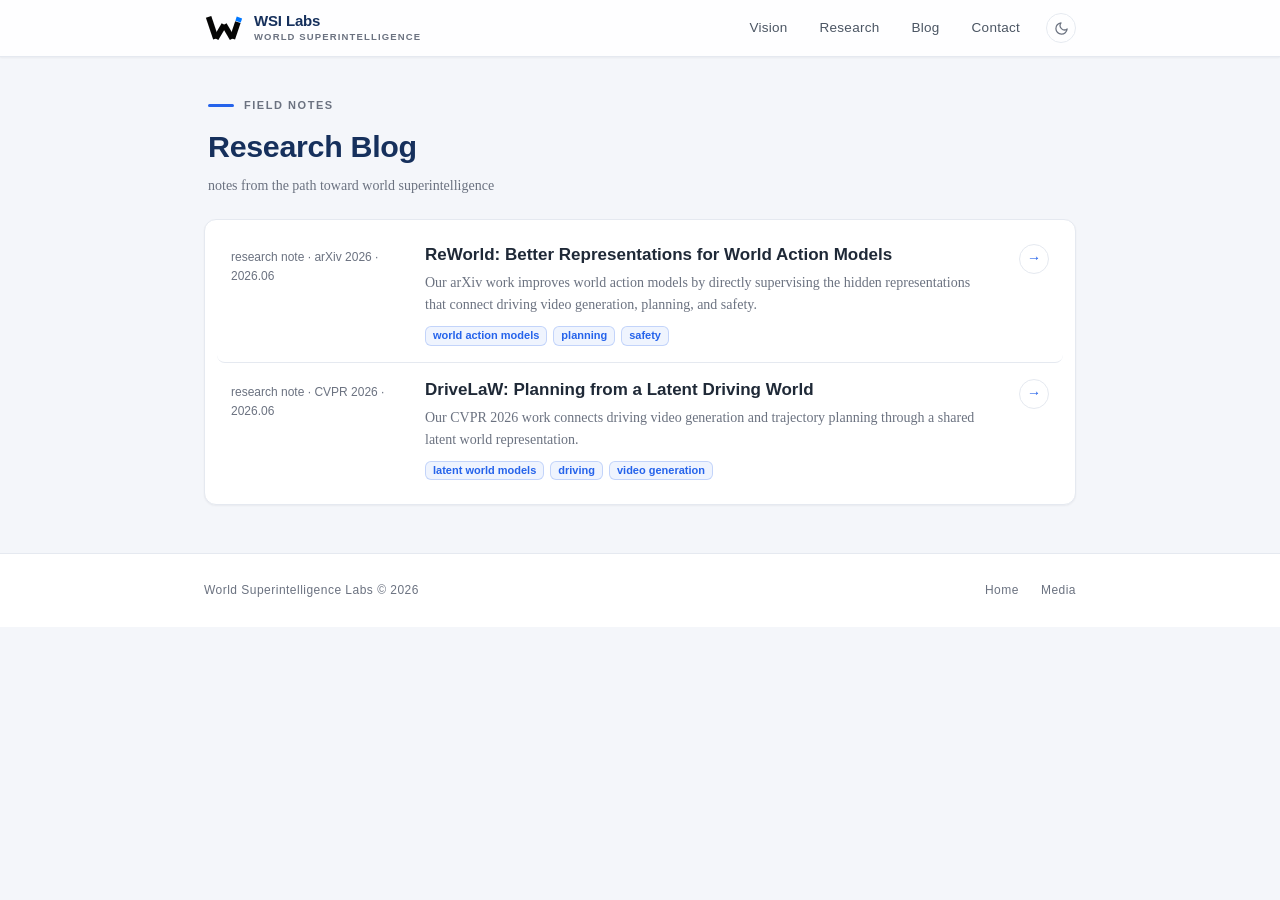
==== commit 9252774e: "Simplify hero block and remove GitHub org references - Hero title is now 'World Superintelligence La" ====
--- a/blog/index.html
+++ b/blog/index.html
@@ -114,7 +114,6 @@
         <nav class="footer-nav" aria-label="Footer navigation">
           <a href="../">Home</a>
           <a href="../media.html">Media</a>
-          <a href="https://github.com/wsilabsxyz/wsilabsxyz">GitHub</a>
         </nav>
       </div>
     </footer>
